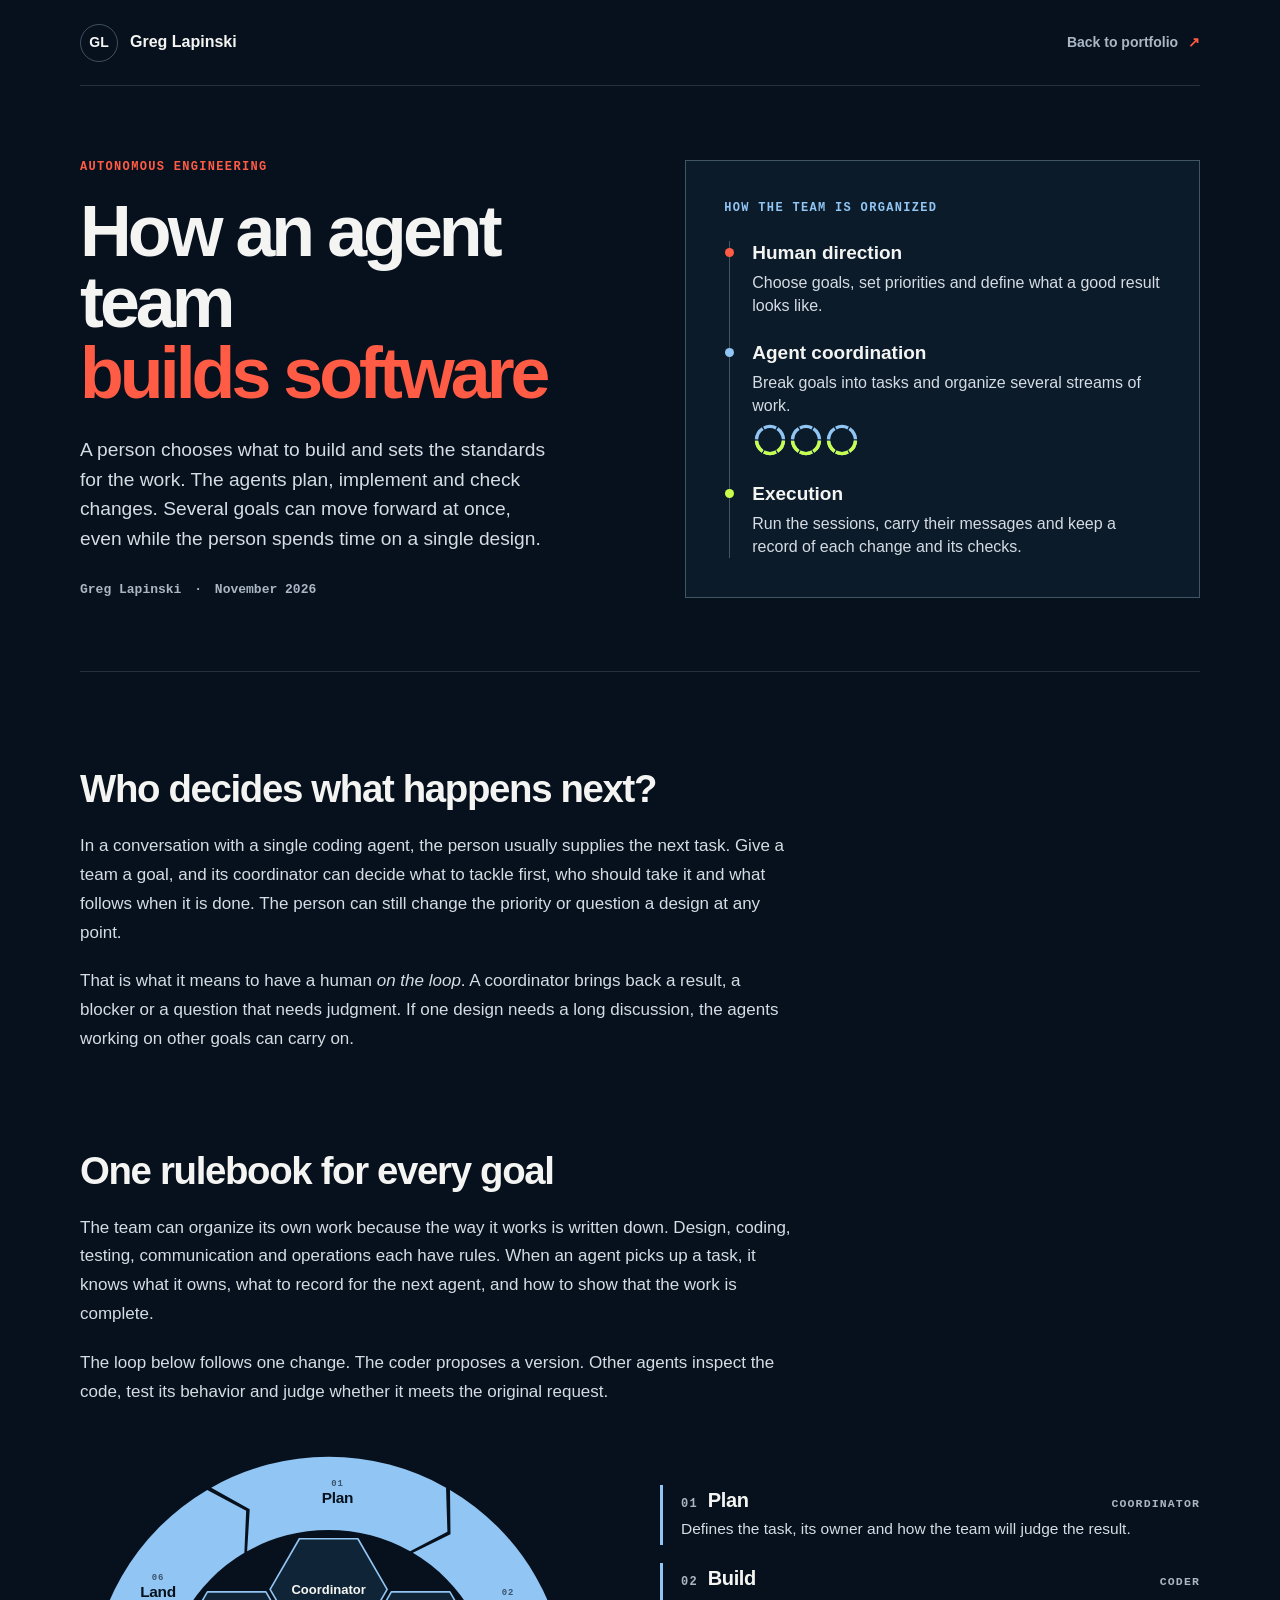
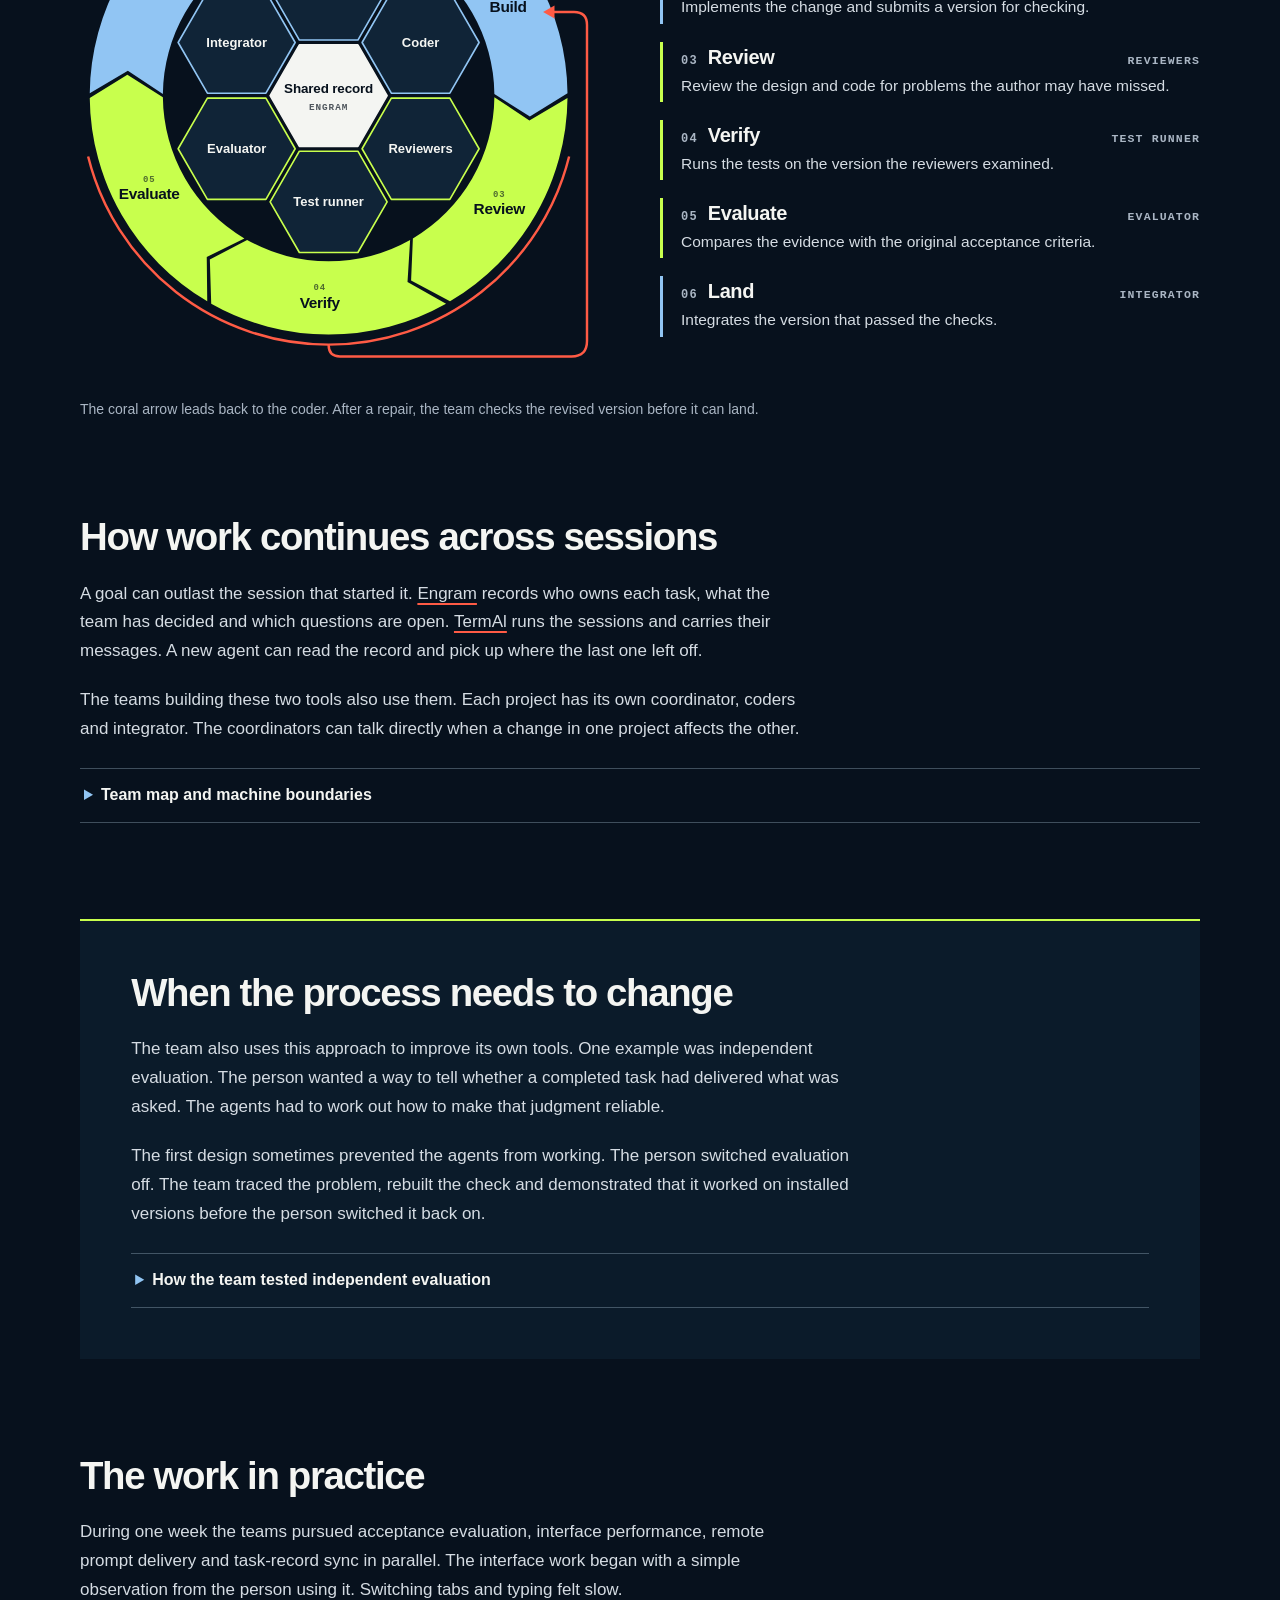
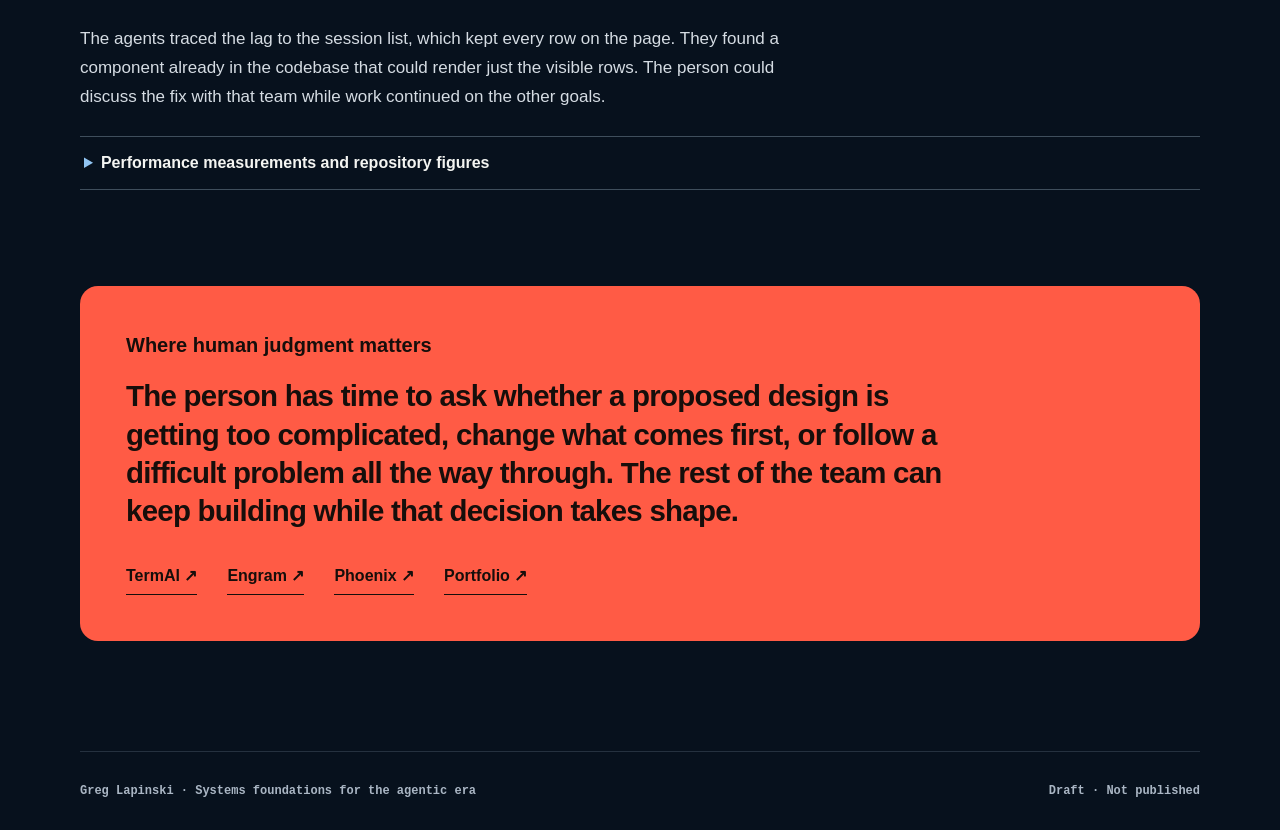
==== website/autonomous-engineering.html @ d2f92263 "Update CV and portfolio with the autonomous engineering article" ====
<!doctype html>
<html lang="en">
<head>
    <meta charset="utf-8">
    <meta name="viewport" content="width=device-width, initial-scale=1">
    <meta name="theme-color" content="#07111d">
    <meta name="color-scheme" content="dark">
    <meta name="robots" content="noindex,nofollow,noarchive">
    <meta name="author" content="Grzegorz (Greg) Lapinski">
    <meta name="description" content="How a person directs a self-organizing engineering team, how agents coordinate work on several goals, and how a shared rulebook governs each change.">
    <title>A self-organizing engineering team under human direction · Greg Lapinski</title>
    <link rel="icon" href="favicon.svg" type="image/svg+xml">
    <link rel="stylesheet" href="autonomous-engineering.css">
</head>
<body>
    <a class="skip-link" href="#article">Skip to the article</a>
    <svg class="defs" aria-hidden="true" focusable="false">
        <symbol id="loop-mini" viewBox="0 0 64 64">
            <circle class="mini__ring" cx="32" cy="32" r="24" pathLength="60" stroke-dasharray="9 1" transform="rotate(-117 32 32)"/>
            <circle class="mini__checks" cx="32" cy="32" r="24" pathLength="60" stroke-dasharray="9 1 9 1 9 31" stroke-dashoffset="-20" transform="rotate(-117 32 32)"/>
        </symbol>
    </svg>
    <header class="site-header">
        <a class="brand" href="index.html" aria-label="Greg Lapinski, portfolio home">
            <span class="brand__mark">GL</span>
            <span>Greg Lapinski</span>
        </a>
        <a class="back-link" href="index.html#lab">Back to portfolio <span aria-hidden="true">↗</span></a>
    </header>

    <main>
    <article id="article">
        <header class="hero">
            <div>
                <p class="kicker">Autonomous engineering</p>
                <h1>How an agent team <span>builds software</span></h1>
                <p class="standfirst">A person chooses what to build and sets the standards for the work. The agents plan, implement and check changes. Several goals can move forward at once, even while the person spends time on a single design.</p>
                <p class="byline">Greg Lapinski <span aria-hidden="true">·</span> November 2026</p>
            </div>
            <figure class="overview">
                <figcaption>How the team is organized</figcaption>
                <dl>
                    <div>
                        <dt>Human direction</dt>
                        <dd>Choose goals, set priorities and define what a good result looks like.</dd>
                    </div>
                    <div>
                        <dt>Agent coordination</dt>
                        <dd>Break goals into tasks and organize several streams of work.</dd>
                        <dd class="overview__loops" aria-hidden="true">
                            <svg viewBox="0 0 192 64"><use href="#loop-mini" width="64" height="64"/><use href="#loop-mini" x="64" width="64" height="64"/><use href="#loop-mini" x="128" width="64" height="64"/></svg>
                        </dd>
                    </div>
                    <div>
                        <dt>Execution</dt>
                        <dd>Run the sessions, carry their messages and keep a record of each change and its checks.</dd>
                    </div>
                </dl>
            </figure>
        </header>

        <section class="prose" aria-labelledby="role-title">
            <h2 id="role-title">Who decides what happens next?</h2>
            <p>In a conversation with a single coding agent, the person usually supplies the next task. Give a team a goal, and its coordinator can decide what to tackle first, who should take it and what follows when it is done. The person can still change the priority or question a design at any point.</p>
            <p>That is what it means to have a human <em>on the loop</em>. A coordinator brings back a result, a blocker or a question that needs judgment. If one design needs a long discussion, the agents working on other goals can carry on.</p>
        </section>

        <section aria-labelledby="loop-title">
            <div class="prose">
                <h2 id="loop-title">One rulebook for every goal</h2>
                <p>The team can organize its own work because the way it works is written down. Design, coding, testing, communication and operations each have rules. When an agent picks up a task, it knows what it owns, what to record for the next agent, and how to show that the work is complete.</p>
                <p>The loop below follows one change. The coder proposes a version. Other agents inspect the code, test its behavior and judge whether it meets the original request.</p>
            </div>

            <figure class="loop">
                <div class="loop__frame">
                    <svg class="loop__ring" viewBox="-6 -6 640 650" role="img" aria-labelledby="loop-svg-title">
                        <title id="loop-svg-title">The loop: six stages in a ring, Plan, Build, Review, Verify, Evaluate and Land, around a shared record. A failed check returns the change to Build.</title>
                        <path class="loop__seg" d="M155.5,44.0 A294 294 0 0 1 444.5,44.0 L446.2,98.4 L400.3,122.4 A204 204 0 0 0 199.7,122.4 L202.9,70.7 Z"/>
                        <path class="loop__seg" d="M449.4,46.8 A294 294 0 0 1 594.0,297.2 L547.7,325.8 L504.0,298.0 A204 204 0 0 0 403.7,124.3 L450.0,101.3 Z"/>
                        <path class="loop__seg loop__seg--check" d="M594.0,302.8 A294 294 0 0 1 449.4,553.2 L401.5,527.4 L403.7,475.7 A204 204 0 0 0 504.0,302.0 L547.1,330.6 Z"/>
                        <path class="loop__seg loop__seg--check" d="M444.5,556.0 A294 294 0 0 1 155.5,556.0 L153.8,501.6 L199.7,477.6 A204 204 0 0 0 400.3,477.6 L397.1,529.3 Z"/>
                        <path class="loop__seg loop__seg--check" d="M150.6,553.2 A294 294 0 0 1 6.0,302.8 L52.3,274.2 L96.0,302.0 A204 204 0 0 0 196.3,475.7 L150.0,498.7 Z"/>
                        <path class="loop__seg" d="M6.0,297.2 A294 294 0 0 1 150.6,46.8 L198.5,72.6 L196.3,124.3 A204 204 0 0 0 96.0,298.0 L52.9,269.4 Z"/>
                        <text class="loop__n" x="310.9" y="42.2">01</text>
                        <text class="loop__stage" x="310.9" y="63.2">Plan</text>
                        <text class="loop__n" x="520.9" y="176.0">02</text>
                        <text class="loop__stage" x="520.9" y="197.0">Build</text>
                        <text class="loop__n" x="510.0" y="424.8">03</text>
                        <text class="loop__stage" x="510.0" y="445.8">Review</text>
                        <text class="loop__n" x="289.1" y="539.8">04</text>
                        <text class="loop__stage" x="289.1" y="560.8">Verify</text>
                        <text class="loop__n" x="79.1" y="406.0">05</text>
                        <text class="loop__stage" x="79.1" y="427.0">Evaluate</text>
                        <text class="loop__n" x="90.0" y="157.2">06</text>
                        <text class="loop__stage" x="90.0" y="178.2">Land</text>
                        <polygon class="loop__hex" points="372.0,169.3 336.0,231.6 264.0,231.6 228.0,169.3 264.0,106.9 336.0,106.9"/>
                        <text class="loop__role" x="300.0" y="174.8">Coordinator</text>
                        <polygon class="loop__hex" points="485.2,234.6 449.2,297.0 377.2,297.0 341.2,234.6 377.2,172.3 449.2,172.3"/>
                        <text class="loop__role" x="413.2" y="240.1">Coder</text>
                        <polygon class="loop__hex loop__hex--check" points="485.2,365.4 449.2,427.7 377.2,427.7 341.2,365.4 377.2,303.0 449.2,303.0"/>
                        <text class="loop__role" x="413.2" y="370.9">Reviewers</text>
                        <polygon class="loop__hex loop__hex--check" points="372.0,430.7 336.0,493.1 264.0,493.1 228.0,430.7 264.0,368.4 336.0,368.4"/>
                        <text class="loop__role" x="300.0" y="436.2">Test runner</text>
                        <polygon class="loop__hex loop__hex--check" points="258.8,365.4 222.8,427.7 150.8,427.7 114.8,365.4 150.8,303.0 222.8,303.0"/>
                        <text class="loop__role" x="186.8" y="370.9">Evaluator</text>
                        <polygon class="loop__hex" points="258.8,234.6 222.8,297.0 150.8,297.0 114.8,234.6 150.8,172.3 222.8,172.3"/>
                        <text class="loop__role" x="186.8" y="240.1">Integrator</text>
                        <polygon class="loop__hex loop__hex--core" points="372.0,300.0 336.0,362.4 264.0,362.4 228.0,300.0 264.0,237.6 336.0,237.6"/>
                        <text class="loop__core" x="300" y="297">Shared record</text>
                        <text class="loop__core-sub" x="300" y="318">Engram</text>
                        <!-- The outside path returns any failed check to Build. -->
                        <path class="loop__return" d="M4 375a305 305 0 0 0 592 0M300 606v1q0 14 14 14h285q19 0 19-19V213q0-16-16-16h-26"/>
                        <path class="loop__arrow" d="m578 189-14 8 14 8z"/>
                    </svg>
                    <ol class="loop__legend">
                        <li>
                            <p class="loop__key"><span>01</span> Plan <em>Coordinator</em></p>
                            <p>Defines the task, its owner and how the team will judge the result.</p>
                        </li>
                        <li>
                            <p class="loop__key"><span>02</span> Build <em>Coder</em></p>
                            <p>Implements the change and submits a version for checking.</p>
                        </li>
                        <li class="loop__check">
                            <p class="loop__key"><span>03</span> Review <em>Reviewers</em></p>
                            <p>Review the design and code for problems the author may have missed.</p>
                        </li>
                        <li class="loop__check">
                            <p class="loop__key"><span>04</span> Verify <em>Test runner</em></p>
                            <p>Runs the tests on the version the reviewers examined.</p>
                        </li>
                        <li class="loop__check">
                            <p class="loop__key"><span>05</span> Evaluate <em>Evaluator</em></p>
                            <p>Compares the evidence with the original acceptance criteria.</p>
                        </li>
                        <li>
                            <p class="loop__key"><span>06</span> Land <em>Integrator</em></p>
                            <p>Integrates the version that passed the checks.</p>
                        </li>
                    </ol>
                </div>
                <figcaption>The coral arrow leads back to the coder. After a repair, the team checks the revised version before it can land.</figcaption>
            </figure>
        </section>

        <section aria-labelledby="team-title">
            <div class="prose">
                <h2 id="team-title">How work continues across sessions</h2>
                <p>A goal can outlast the session that started it. <a href="https://grlap.github.io/Engram/">Engram</a> records who owns each task, what the team has decided and which questions are open. <a href="https://grlap.github.io/TermAl/">TermAl</a> runs the sessions and carries their messages. A new agent can read the record and pick up where the last one left off.</p>
                <p>The teams building these two tools also use them. Each project has its own coordinator, coders and integrator. The coordinators can talk directly when a change in one project affects the other.</p>
            </div>

            <details class="technical">
                <summary>Team map and machine boundaries</summary>
                <figure class="team">
                    <div class="team__scroll" tabindex="0" role="region" aria-label="Team and machine diagram, scroll horizontally on narrow screens">
                        <svg class="team__map" viewBox="0 0 1000 700" role="img" aria-labelledby="team-svg-title">
                            <title id="team-svg-title">The team: the person talks to an assistant session, which talks to the two coordinators and the consultant. Each coordinator has coders and an integrator, with reviewers and an evaluator created per task. These run on one machine. Test runners run on two other machines, and test requests and results cross between them.</title>
                            <defs>
                                <marker id="team-arrow" viewBox="0 0 10 10" refX="9" refY="5" markerWidth="7" markerHeight="7" orient="auto-start-reverse"><path class="team__head" d="M0,0 L10,5 L0,10 Z"/></marker>
                            </defs>

                            <!-- machines -->
                            <rect class="team__host" x="20" y="96" width="620" height="588" rx="18"/>
                            <text class="team__label" x="40" y="123">Central · Windows</text>
                            <rect class="team__host" x="790" y="236" width="190" height="170" rx="18"/>
                            <text class="team__label" x="808" y="263">DL560 · Linux</text>
                            <rect class="team__host" x="790" y="456" width="190" height="170" rx="18"/>
                            <text class="team__label" x="808" y="483">Mac · macOS</text>

                            <!-- the two teams -->
                            <rect class="team__panel" x="36" y="268" width="285" height="400" rx="14"/>
                            <rect class="team__panel" x="339" y="268" width="285" height="400" rx="14"/>

                            <!-- mail between standing sessions -->
                            <path class="team__mail" d="M330,70 V136 M330,184 V210 M270,184 L190,284 M390,184 L470,284 M290,254 L240,284 M370,254 L420,284 M258.5,309 H401.5 M150,334 L112,385 M207,334 L245,385 M453,334 L415,385 M510,334 L548,385"/>

                            <!-- what crosses a machine boundary -->
                            <path class="team__cross" marker-end="url(#team-arrow)" d="M648,308 H780"/>
                            <path class="team__cross" marker-end="url(#team-arrow)" d="M782,336 H650"/>
                            <text class="team__flow" x="715" y="284">test request,</text>
                            <text class="team__flow" x="715" y="299">exact commit</text>
                            <text class="team__flow" x="715" y="356">results</text>
                            <path class="team__cross" marker-end="url(#team-arrow)" d="M648,528 H780"/>
                            <path class="team__cross" marker-end="url(#team-arrow)" d="M782,556 H650"/>
                            <text class="team__flow" x="715" y="504">test request,</text>
                            <text class="team__flow" x="715" y="519">exact commit</text>
                            <text class="team__flow" x="715" y="576">results</text>

                            <!-- the person and the sessions shared by both teams -->
                            <rect class="team__person" x="255" y="24" width="150" height="46" rx="23"/>
                            <text class="team__t team__t--ink" x="330" y="53">The person</text>
                            <rect class="team__node" x="245" y="136" width="170" height="48" rx="10"/>
                            <text class="team__t" x="330" y="157">Assistant</text>
                            <text class="team__s" x="330" y="173">channel to the person</text>
                            <rect class="team__node" x="275" y="210" width="110" height="44" rx="10"/>
                            <text class="team__t" x="330" y="229">Consultant</text>
                            <text class="team__s" x="330" y="244">Kimi</text>

                            <!-- Engram team -->
                            <rect class="team__lead" x="98.5" y="284" width="160" height="50" rx="10"/>
                            <text class="team__t team__t--ink" x="178.5" y="306">Coordinator</text>
                            <text class="team__s team__s--ink" x="178.5" y="322">Engram team</text>
                            <rect class="team__node team__node--back" x="52.5" y="379" width="124" height="50" rx="10"/>
                            <rect class="team__node" x="46.5" y="385" width="124" height="50" rx="10"/>
                            <text class="team__t" x="108.5" y="407">Coders</text>
                            <text class="team__s" x="108.5" y="423">a worktree each</text>
                            <rect class="team__node" x="186.5" y="385" width="124" height="50" rx="10"/>
                            <text class="team__t" x="248.5" y="407">Integrator</text>
                            <text class="team__s" x="248.5" y="423">lands and installs</text>
                            <rect class="team__temp" x="46.5" y="470" width="264" height="180" rx="12"/>
                            <text class="team__label team__label--mid" x="178.5" y="495">Created for one task</text>
                            <rect class="team__node team__node--task team__node--back" x="64.5" y="512" width="114" height="50" rx="10"/>
                            <rect class="team__node team__node--task" x="58.5" y="518" width="114" height="50" rx="10"/>
                            <text class="team__t" x="115.5" y="540">Reviewers</text>
                            <text class="team__s" x="115.5" y="556">two vendors</text>
                            <rect class="team__node team__node--task" x="184.5" y="518" width="114" height="50" rx="10"/>
                            <text class="team__t" x="241.5" y="540">Evaluator</text>
                            <text class="team__s" x="241.5" y="556">wrote no code</text>
                            <text class="team__s" x="178.5" y="604">the result returns to</text>
                            <text class="team__s" x="178.5" y="620">the session that asked</text>

                            <!-- TermAl team -->
                            <rect class="team__lead" x="401.5" y="284" width="160" height="50" rx="10"/>
                            <text class="team__t team__t--ink" x="481.5" y="306">Coordinator</text>
                            <text class="team__s team__s--ink" x="481.5" y="322">TermAl team</text>
                            <rect class="team__node team__node--back" x="355.5" y="379" width="124" height="50" rx="10"/>
                            <rect class="team__node" x="349.5" y="385" width="124" height="50" rx="10"/>
                            <text class="team__t" x="411.5" y="407">Coders</text>
                            <text class="team__s" x="411.5" y="423">a worktree each</text>
                            <rect class="team__node" x="489.5" y="385" width="124" height="50" rx="10"/>
                            <text class="team__t" x="551.5" y="407">Integrator</text>
                            <text class="team__s" x="551.5" y="423">lands and installs</text>
                            <rect class="team__temp" x="349.5" y="470" width="264" height="180" rx="12"/>
                            <text class="team__label team__label--mid" x="481.5" y="495">Created for one task</text>
                            <rect class="team__node team__node--task team__node--back" x="367.5" y="512" width="114" height="50" rx="10"/>
                            <rect class="team__node team__node--task" x="361.5" y="518" width="114" height="50" rx="10"/>
                            <text class="team__t" x="418.5" y="540">Reviewers</text>
                            <text class="team__s" x="418.5" y="556">two vendors</text>
                            <rect class="team__node team__node--task" x="487.5" y="518" width="114" height="50" rx="10"/>
                            <text class="team__t" x="544.5" y="540">Evaluator</text>
                            <text class="team__s" x="544.5" y="556">wrote no code</text>
                            <text class="team__s" x="481.5" y="604">the result returns to</text>
                            <text class="team__s" x="481.5" y="620">the session that asked</text>

                            <!-- remote machines -->
                            <rect class="team__node team__node--check" x="815" y="296" width="140" height="52" rx="10"/>
                            <text class="team__t" x="885" y="319">Test runners</text>
                            <text class="team__s" x="885" y="335">full and focused runs</text>
                            <rect class="team__node team__node--check" x="815" y="516" width="140" height="52" rx="10"/>
                            <text class="team__t" x="885" y="539">Test runners</text>
                            <text class="team__s" x="885" y="555">full and focused runs</text>

                            <!-- key -->
                            <path class="team__mail" d="M690,44 H730"/>
                            <text class="team__key" x="744" y="48">mail between standing sessions</text>
                            <rect class="team__node team__node--task" x="690" y="62" width="40" height="18" rx="5"/>
                            <text class="team__key" x="744" y="75">created for one task</text>
                            <rect class="team__node team__node--check" x="690" y="89" width="40" height="18" rx="5"/>
                            <text class="team__key" x="744" y="102">runs the tests</text>
                            <rect class="team__host" x="690" y="116" width="40" height="18" rx="5"/>
                            <text class="team__key" x="744" y="129">one machine</text>
                        </svg>
                    </div>
                    <dl class="team__notes">
                        <div>
                            <dt>Crosses a machine boundary</dt>
                            <dd>Mail, test requests and their results, the exact commit to test, and task text and project memory through sync, which is still being rolled out.</dd>
                        </div>
                        <div>
                            <dt>Stays on one machine</dt>
                            <dd>Claims, the authority to execute, review and land, worktrees, build output and scratch files.</dd>
                        </div>
                    </dl>
                    <figcaption>Today all coding sessions run on Central. The other two machines run tests. Once task-record sync is complete, coders can run on the other machines too.</figcaption>
                </figure>

                <div class="prose">
                    <p>The team draws on models from OpenAI, Anthropic and Moonshot. Two reviewers from different vendors inspect each candidate, and lighter models run builds and tests.</p>
                </div>
            </details>
        </section>

        <section class="case" aria-labelledby="mission-title">
            <div class="prose">
                <h2 id="mission-title">When the process needs to change</h2>
                <p>The team also uses this approach to improve its own tools. One example was independent evaluation. The person wanted a way to tell whether a completed task had delivered what was asked. The agents had to work out how to make that judgment reliable.</p>
                <p>The first design sometimes prevented the agents from working. The person switched evaluation off. The team traced the problem, rebuilt the check and demonstrated that it worked on installed versions before the person switched it back on.</p>
            </div>
            <details class="technical">
                <summary>How the team tested independent evaluation</summary>
                <div class="prose">
                    <p>A task needed an explicit verdict before it could count as complete. To make that verdict trustworthy, the rebuilt evaluator used the host’s record of what had run and tied its judgment to the source it examined.</p>
                    <p>The team tested both outcomes. The system accepted an evaluation of the checked source. When the source changed, the earlier verdict could no longer authorize completion. From the first implementation to re-enabling evaluation in both projects took 54 days.</p>
                </div>
            </details>
        </section>

        <section aria-labelledby="engineering-title">
            <div class="prose">
                <h2 id="engineering-title">The work in practice</h2>
                <p>During one week the teams pursued acceptance evaluation, interface performance, remote prompt delivery and task-record sync in parallel. The interface work began with a simple observation from the person using it. Switching tabs and typing felt slow.</p>
                <p>The agents traced the lag to the session list, which kept every row on the page. They found a component already in the codebase that could render just the visible rows. The person could discuss the fix with that team while work continued on the other goals.</p>
            </div>
            <details class="technical">
                <summary>Performance measurements and repository figures</summary>
                <div class="prose">
                    <p>In a controlled interface test at four times production size, the page went from 142,000 elements to under a thousand. In a separate memory investigation, the team measured an 82% reduction in a synthetic test of its file-notification structure. That test measured only the structure itself.</p>
                    <p>TermAl, Engram and Phoenix together held 1.57 million lines of source and tests in the November snapshot. These totals include the earlier stages of development, from prompting individual agents to coordinating teams.</p>
                </div>
                <figure class="sizes">
                    <table>
                        <thead>
                            <tr>
                                <th scope="col">Project</th>
                                <th scope="col">Source lines</th>
                                <th scope="col">Test lines</th>
                                <th scope="col">Test / source</th>
                                <th scope="col">Documentation lines</th>
                            </tr>
                        </thead>
                        <tbody>
                            <tr>
                                <th scope="row">TermAl <span>Agent host</span></th>
                                <td data-label="Source lines">379,000</td>
                                <td data-label="Test lines">629,000</td>
                                <td data-label="Test / source">1.66 : 1</td>
                                <td data-label="Documentation lines">35,000</td>
                            </tr>
                            <tr>
                                <th scope="row">Engram <span>Work ledger</span></th>
                                <td data-label="Source lines">234,000</td>
                                <td data-label="Test lines">182,000</td>
                                <td data-label="Test / source">0.78 : 1</td>
                                <td data-label="Documentation lines">24,000</td>
                            </tr>
                            <tr>
                                <th scope="row">Phoenix <span>Source navigation</span></th>
                                <td data-label="Source lines">72,000</td>
                                <td data-label="Test lines">72,000</td>
                                <td data-label="Test / source">0.99 : 1</td>
                                <td data-label="Documentation lines">7,000</td>
                            </tr>
                            <tr class="sizes__total">
                                <th scope="row">All three</th>
                                <td data-label="Source lines">686,000</td>
                                <td data-label="Test lines">883,000</td>
                                <td data-label="Test / source">1.29 : 1</td>
                                <td data-label="Documentation lines">66,000</td>
                            </tr>
                        </tbody>
                    </table>
                    <figcaption>Non-blank lines in committed files from the 10 November 2026 snapshots, rounded to the nearest thousand; ratios use the unrounded counts. Tests are counted by where the file lives, plus inline Rust test modules. Documentation includes guides, design notes, READMEs and agent instructions; test fixtures, generated documentation, vendored material and build output are excluded.</figcaption>
                </figure>

                <div class="prose">
                    <p>The figures below cover TermAl and Engram together from 11 October to 10 November 2026, as recorded in the 10 November snapshot.</p>
                </div>

                <dl class="facts">
                    <div><dt>442</dt><dd>commits landed, about 14 a day</dd></div>
                    <div><dt>651,000</dt><dd>lines of code added, and 256,000 removed</dd></div>
                    <div><dt>62%</dt><dd>of the added lines were tests</dd></div>
                </dl>
            </details>
        </section>

        <section class="closing" aria-labelledby="factory-title">
            <h2 id="factory-title">Where human judgment matters</h2>
            <p>The person has time to ask whether a proposed design is getting too complicated, change what comes first, or follow a difficult problem all the way through. The rest of the team can keep building while that decision takes shape.</p>
            <nav class="closing__links" aria-label="Related links">
                <a href="https://grlap.github.io/TermAl/" target="_blank" rel="noopener">TermAl <span aria-hidden="true">↗</span></a>
                <a href="https://grlap.github.io/Engram/" target="_blank" rel="noopener">Engram <span aria-hidden="true">↗</span></a>
                <a href="https://grlap.github.io/PhoenixCodeNav/" target="_blank" rel="noopener">Phoenix <span aria-hidden="true">↗</span></a>
                <a href="index.html#lab">Portfolio <span aria-hidden="true">↗</span></a>
            </nav>
        </section>
    </article>
    </main>

    <footer class="site-footer">
        <p>Greg Lapinski · Systems foundations for the agentic era</p>
        <p>Draft · Not published</p>
    </footer>
</body>
</html>
---- website/autonomous-engineering.css ----
/*
 * Greg Lapinski — article: autonomous engineering
 * Standalone stylesheet. Shares the portfolio's palette and type, no dependencies.
 */

:root {
    --ink: #07111d;
    --ink-soft: #0b1b2a;
    --panel: #102437;
    --snow: #f4f5f2;
    --text: #d5dce3;
    --muted: #aab6c4;
    --ice: #91c5f3;
    --signal: #ff5b45;
    --lime: #c8ff4d;
    --line: rgba(191, 218, 238, .16);
    --line-strong: rgba(191, 218, 238, .3);
    --page: min(1120px, calc(100vw - 96px));
    --measure: 720px;
    --mono: Consolas, "SFMono-Regular", Menlo, monospace;
}

*, *::before, *::after { box-sizing: border-box; }
body {
    margin: 0;
    color: var(--snow);
    background: var(--ink);
    font-family: "Segoe UI", "Helvetica Neue", Arial, sans-serif;
    font-size: 16px;
    line-height: 1.55;
    -webkit-font-smoothing: antialiased;
    text-rendering: optimizeLegibility;
}
::selection { color: var(--ink); background: var(--lime); }
a { color: inherit; }
p, h1, h2, h3, ul, ol, dl, dd, figure { margin: 0; }
ul, ol { padding: 0; list-style: none; }
:focus-visible { outline: 2px solid var(--lime); outline-offset: 4px; }

.skip-link { position: fixed; z-index: 20; top: 12px; left: 12px; padding: 12px 18px; color: var(--ink); border-radius: 999px; background: var(--lime); text-decoration: none; transform: translateY(-160%); }
.skip-link:focus { transform: translateY(0); }

/* Header and footer */
.site-header, .site-footer { display: flex; align-items: center; justify-content: space-between; gap: 24px; width: var(--page); margin: 0 auto; }
.site-header { min-height: 86px; border-bottom: 1px solid var(--line); }
.brand { display: inline-flex; align-items: center; gap: 12px; font-weight: 700; text-decoration: none; }
.brand__mark { display: grid; place-items: center; width: 38px; aspect-ratio: 1; border: 1px solid var(--line-strong); border-radius: 50%; font-size: 14px; }
.back-link { color: var(--muted); font-size: 14px; font-weight: 650; text-decoration: none; }
.back-link span { margin-left: 6px; color: var(--signal); }
.back-link:hover { color: var(--snow); }
.site-footer { padding: 30px 0; color: var(--muted); border-top: 1px solid var(--line); font: 600 12px/1.5 var(--mono); }

/* Article frame: prose sits in a reading column, figures use the full page width */
article { width: var(--page); margin: 0 auto; padding-bottom: 110px; }
article > section { margin-top: 96px; }
.prose { max-width: var(--measure); }
.prose h2 { margin-bottom: 22px; font-size: clamp(30px, 3vw, 42px); font-weight: 720; letter-spacing: -.035em; line-height: 1.08; }
.prose p { color: var(--text); font-size: clamp(17px, 1.2vw, 19px); line-height: 1.7; }
.prose p + p { margin-top: 20px; }
.prose p b { color: var(--snow); font-weight: 700; }
.prose a { text-decoration: underline; text-decoration-color: var(--signal); text-decoration-thickness: 1.5px; text-underline-offset: 4px; }
.prose a:hover { color: var(--snow); text-decoration-color: var(--lime); }
figure + .prose { margin-top: 44px; }

/* Opening spread */
.hero { display: grid; grid-template-columns: 1.05fr 1fr; gap: clamp(32px, 5vw, 80px); align-items: center; padding: 72px 0; border-bottom: 1px solid var(--line); }
.kicker, .overview figcaption { color: var(--signal); font: 700 12px/1.5 var(--mono); letter-spacing: .11em; text-transform: uppercase; }
.hero h1 { margin-top: 20px; font-size: clamp(46px, 5.6vw, 78px); font-weight: 740; letter-spacing: -.055em; line-height: .99; }
.hero h1 span { display: block; color: var(--signal); }
.standfirst { max-width: 44ch; margin-top: 26px; color: var(--text); font-size: clamp(18px, 1.5vw, 22px); line-height: 1.55; }
.byline { margin-top: 26px; color: var(--muted); font: 600 13px/1.5 var(--mono); }
.byline span { margin: 0 5px; }
.defs { position: absolute; width: 0; height: 0; overflow: hidden; }
.overview { padding: clamp(22px, 3vw, 42px); border: 1px solid var(--line-strong); background: var(--ink-soft); }
.overview figcaption { margin: 0 0 24px; color: var(--ice); }
.overview dl { margin-left: 5px; border-left: 1px solid var(--line-strong); }
.overview dl > div { position: relative; padding: 0 0 24px 22px; }
.overview dl > div:last-child { padding-bottom: 0; }
.overview dt { font-size: 19px; font-weight: 700; line-height: 1.3; }
.overview dt::before { content: ""; position: absolute; top: 7px; left: -5px; width: 9px; height: 9px; border-radius: 50%; background: var(--ice); }
.overview dl > div:first-child dt::before { background: var(--signal); }
.overview dl > div:last-child dt::before { background: var(--lime); }
.overview dd { margin-top: 5px; color: var(--text); font-size: 16px; line-height: 1.45; }
.overview__loops svg { display: block; width: 108px; height: 36px; }
.mini__ring, .mini__checks { fill: none; stroke-width: 6; }
.mini__ring { stroke: var(--ice); }
.mini__checks { stroke: var(--lime); }
figcaption { margin-top: 16px; color: var(--muted); font-size: 14px; line-height: 1.5; }

/* The loop: a ring of the six stages, clockwise from the top, around the sessions
   that do them and the record they share. The list beside it says what each does. */
.loop { margin-top: 40px; }
.loop__frame { display: grid; grid-template-columns: minmax(0, 520px) minmax(0, 1fr); align-items: center; gap: 60px; }
.loop__ring { display: block; width: 100%; height: auto; }
.loop__seg { fill: var(--ice); }
.loop__seg--check { fill: var(--lime); }
.loop__n, .loop__stage, .loop__role, .loop__core, .loop__core-sub { text-anchor: middle; }
.loop__n { fill: rgba(7, 17, 29, .62); font: 700 11px/1 var(--mono); letter-spacing: .1em; }
.loop__stage { fill: var(--ink); font-size: 19px; font-weight: 700; letter-spacing: -.02em; }
.loop__hex { fill: var(--panel); stroke: var(--ice); stroke-width: 2; stroke-linejoin: round; }
.loop__hex--check { stroke: var(--lime); }
.loop__hex--core { fill: var(--snow); stroke: var(--snow); }
.loop__role { fill: var(--snow); font-size: 16px; font-weight: 600; }
.loop__core { fill: var(--ink); font-size: 16.5px; font-weight: 750; letter-spacing: -.01em; }
.loop__core-sub { fill: rgba(7, 17, 29, .7); font: 700 11.5px/1 var(--mono); letter-spacing: .1em; text-transform: uppercase; }
.loop__legend li { padding: 3px 0 5px 18px; border-left: 3px solid var(--ice); }
.loop__legend li + li { margin-top: 18px; }
.loop__legend li.loop__check { border-left-color: var(--lime); }
.loop__key { display: flex; align-items: baseline; gap: 10px; color: var(--snow); font-size: 20px; font-weight: 700; letter-spacing: -.02em; line-height: 1.25; }
.loop__key span { color: var(--muted); font: 700 12px/1 var(--mono); letter-spacing: .1em; }
.loop__key em { margin-left: auto; color: var(--muted); font: 700 11.5px/1.3 var(--mono); font-style: normal; letter-spacing: .1em; text-transform: uppercase; }
.loop__legend li > p:last-child { margin-top: 4px; color: var(--text); font-size: 15.5px; line-height: 1.5; }
.loop figcaption { max-width: 720px; margin-top: 24px; }
.loop__return { fill: none; stroke: var(--signal); stroke-width: 3; }
.loop__arrow { fill: var(--signal); }

/* Case study and supporting technical material */
.case { padding: clamp(24px, 4vw, 52px); border-top: 2px solid var(--lime); background: var(--ink-soft); }
.technical { margin-top: 24px; border-block: 1px solid var(--line-strong); }
.technical summary { padding: 14px 4px; font-size: 16px; font-weight: 650; cursor: pointer; }
.technical summary::marker { color: var(--ice); }
.technical summary:hover { color: var(--ice); }
.technical[open] { padding-bottom: 24px; }
.technical[open] > summary { margin-bottom: 16px; }
.technical .team { margin-top: 0; }

.facts { display: grid; grid-template-columns: repeat(3, minmax(0, 1fr)); max-width: var(--measure); margin-top: 30px; border-top: 1px solid var(--line-strong); border-bottom: 1px solid var(--line); }
.facts > div { padding: 20px 18px 22px 0; }
.facts > div + div { padding-left: 18px; border-left: 1px solid var(--line); }
.facts dt { font-size: clamp(26px, 2.6vw, 36px); font-weight: 650; letter-spacing: -.035em; line-height: 1; white-space: nowrap; }
.facts dd { margin-top: 10px; color: var(--muted); font-size: 14px; line-height: 1.45; }

/* Project sizes: code, test/source ratios and documentation */
.sizes { margin-top: 36px; }
.sizes table { width: 100%; border-collapse: collapse; font-variant-numeric: tabular-nums; }
.sizes thead th { padding: 0 16px 14px 0; color: var(--muted); border-bottom: 1px solid var(--line-strong); font: 700 11.5px/1.3 var(--mono); letter-spacing: .1em; text-align: right; text-transform: uppercase; }
.sizes thead th:first-child, .sizes tbody th { text-align: left; }
.sizes tbody th, .sizes td { padding: 18px 16px 18px 0; border-bottom: 1px solid var(--line); }
.sizes tbody th { font-size: 19px; font-weight: 700; letter-spacing: -.02em; }
.sizes tbody th span { display: block; margin-top: 3px; color: var(--muted); font-size: 13.5px; font-weight: 400; letter-spacing: 0; }
.sizes td { color: var(--snow); font-size: 18px; text-align: right; white-space: nowrap; }
.sizes thead th:last-child, .sizes td:last-child { padding-right: 0; }
.sizes__total th, .sizes__total td { font-weight: 700; border-bottom-color: var(--line-strong); }

/* The team map: sessions as nodes, mail as edges, one dashed boundary per machine.
   Blue is a standing session, green is checking, a dashed node lives for one task. */
.team { margin-top: 40px; }
.team__scroll { overflow-x: auto; }
.team__map { display: block; width: 100%; min-width: 760px; height: auto; }
.team__host { fill: none; stroke: var(--line-strong); stroke-width: 1.5; stroke-dasharray: 7 6; }
.team__panel { fill: rgba(16, 36, 55, .55); stroke: var(--line); }
.team__temp { fill: none; stroke: var(--line-strong); stroke-dasharray: 2 5; }
.team__mail { fill: none; stroke: var(--ice); stroke-width: 1.75; stroke-linecap: round; }
.team__cross { fill: none; stroke: var(--lime); stroke-width: 1.75; }
.team__head { fill: var(--lime); }
.team__person { fill: var(--signal); }
.team__lead { fill: var(--ice); }
.team__node { fill: var(--panel); stroke: var(--ice); stroke-width: 1.5; }
.team__node--back { opacity: .5; }
.team__node--task { stroke: var(--lime); stroke-dasharray: 5 4; }
.team__node--check { stroke: var(--lime); }
.team__t, .team__s, .team__flow, .team__label--mid { text-anchor: middle; }
.team__t { fill: var(--snow); font-size: 15.5px; font-weight: 700; letter-spacing: -.01em; }
.team__s { fill: var(--muted); font-size: 11.5px; }
.team__t--ink { fill: var(--ink); }
.team__s--ink { fill: rgba(7, 17, 29, .72); }
.team__label { fill: var(--muted); font: 700 11.5px/1 var(--mono); letter-spacing: .1em; text-transform: uppercase; }
.team__flow { fill: var(--text); font-size: 12px; }
.team__key { fill: var(--text); font-size: 12.5px; }
.team__notes { display: grid; grid-template-columns: repeat(2, minmax(0, 1fr)); gap: 12px; margin-top: 24px; }
.team__notes > div { padding: 18px 22px 20px; border: 1px solid var(--line); border-radius: 14px; background: rgba(16, 36, 55, .5); }
.team__notes dt { color: var(--muted); font: 700 11.5px/1.3 var(--mono); letter-spacing: .1em; text-transform: uppercase; }
.team__notes dd { margin-top: 8px; color: var(--text); font-size: 15.5px; line-height: 1.5; }

/* Closing */
.closing { padding: 44px 46px 46px; border-radius: 18px; color: #160e0b; background: var(--signal); }
.closing h2 { margin-bottom: 16px; font-size: 20px; }
.closing > p { max-width: 860px; font-size: clamp(22px, 2.3vw, 32px); font-weight: 650; letter-spacing: -.025em; line-height: 1.3; }
.closing__links { display: flex; flex-wrap: wrap; gap: 12px 30px; margin-top: 34px; }
.closing__links a { padding-bottom: 5px; border-bottom: 1.5px solid currentColor; font-weight: 700; text-decoration: none; }
.closing__links a:hover { color: #fff2e9; }
.closing :focus-visible { outline-color: #160e0b; }

@media (max-width: 900px) {
    .hero { gap: 28px; padding: 52px 0; }
    .loop__frame { grid-template-columns: 1fr; gap: 26px; }
    .loop__ring { max-width: 520px; margin: 0 auto; }
}
@media (max-width: 700px) {
    :root { --page: calc(100vw - 40px); }
    .site-header { min-height: 70px; }
    .brand > span:last-child { display: none; }
    article { padding-bottom: 70px; }
    article > section { margin-top: 60px; }
    .hero { grid-template-columns: 1fr; }
    .hero { padding: 40px 0; }
    .hero h1 { margin-top: 12px; }
    .standfirst, .byline { margin-top: 18px; }
    .team__notes { grid-template-columns: 1fr; }
    .loop__stage { font-size: 20px; }
    .loop__role { font-size: 17px; }
    .sizes thead { position: absolute; width: 1px; height: 1px; overflow: hidden; clip-path: inset(50%); }
    .sizes table, .sizes tbody, .sizes tr, .sizes tbody th, .sizes td { display: block; }
    .sizes tr { padding: 18px 0 14px; border-bottom: 1px solid var(--line); }
    .sizes tbody th, .sizes td { padding: 0; border-bottom: 0; }
    .sizes td { display: flex; align-items: center; justify-content: space-between; gap: 12px; margin-top: 10px; font-size: 16.5px; }
    .sizes td::before { margin-right: auto; color: var(--muted); content: attr(data-label); font-size: 14.5px; font-weight: 400; }
    .facts > div { padding-right: 10px; }
    .facts > div + div { padding-left: 12px; }
    .closing { padding: 32px 24px 34px; border-radius: 14px; }
    .site-footer { align-items: flex-start; flex-direction: column; gap: 6px; }
}

@media (max-width: 380px) {
    .facts { grid-template-columns: 1fr; }
    .facts > div, .facts > div + div { display: grid; grid-template-columns: 6rem 1fr; align-items: baseline; gap: 12px; padding: 12px 0; border-left: 0; }
    .facts > div + div { border-top: 1px solid var(--line); }
    .facts dd { margin: 0; }
}

@media print {
    :root { --page: 100%; --ink: #101820; --ink-soft: #fff; --snow: #111; --text: #222; --muted: #444; --line: #ccc; --line-strong: #999; --signal: #a42b20; --ice: #76aace; --lime: #94ad32; }
    body { background: #fff; }
    .site-header, .site-footer, .skip-link { display: none; }
    .hero { padding: 16px 0; }
    article > section { margin-top: 32px; }
    .overview, .case, .team__notes > div { background: #fff; }
    .overview, .loop__ring, .sizes tr { break-inside: avoid; }
    .overview figcaption { color: #222; }
    .team__node, .team__panel, .loop__hex { fill: #fff; }
    .team__map { min-width: 0; }
    .loop__hex--core { fill: #eee; stroke: #999; }
    .closing { padding: 24px 0 0; color: #111; border-top: 2px solid #111; border-radius: 0; background: #fff; }
}
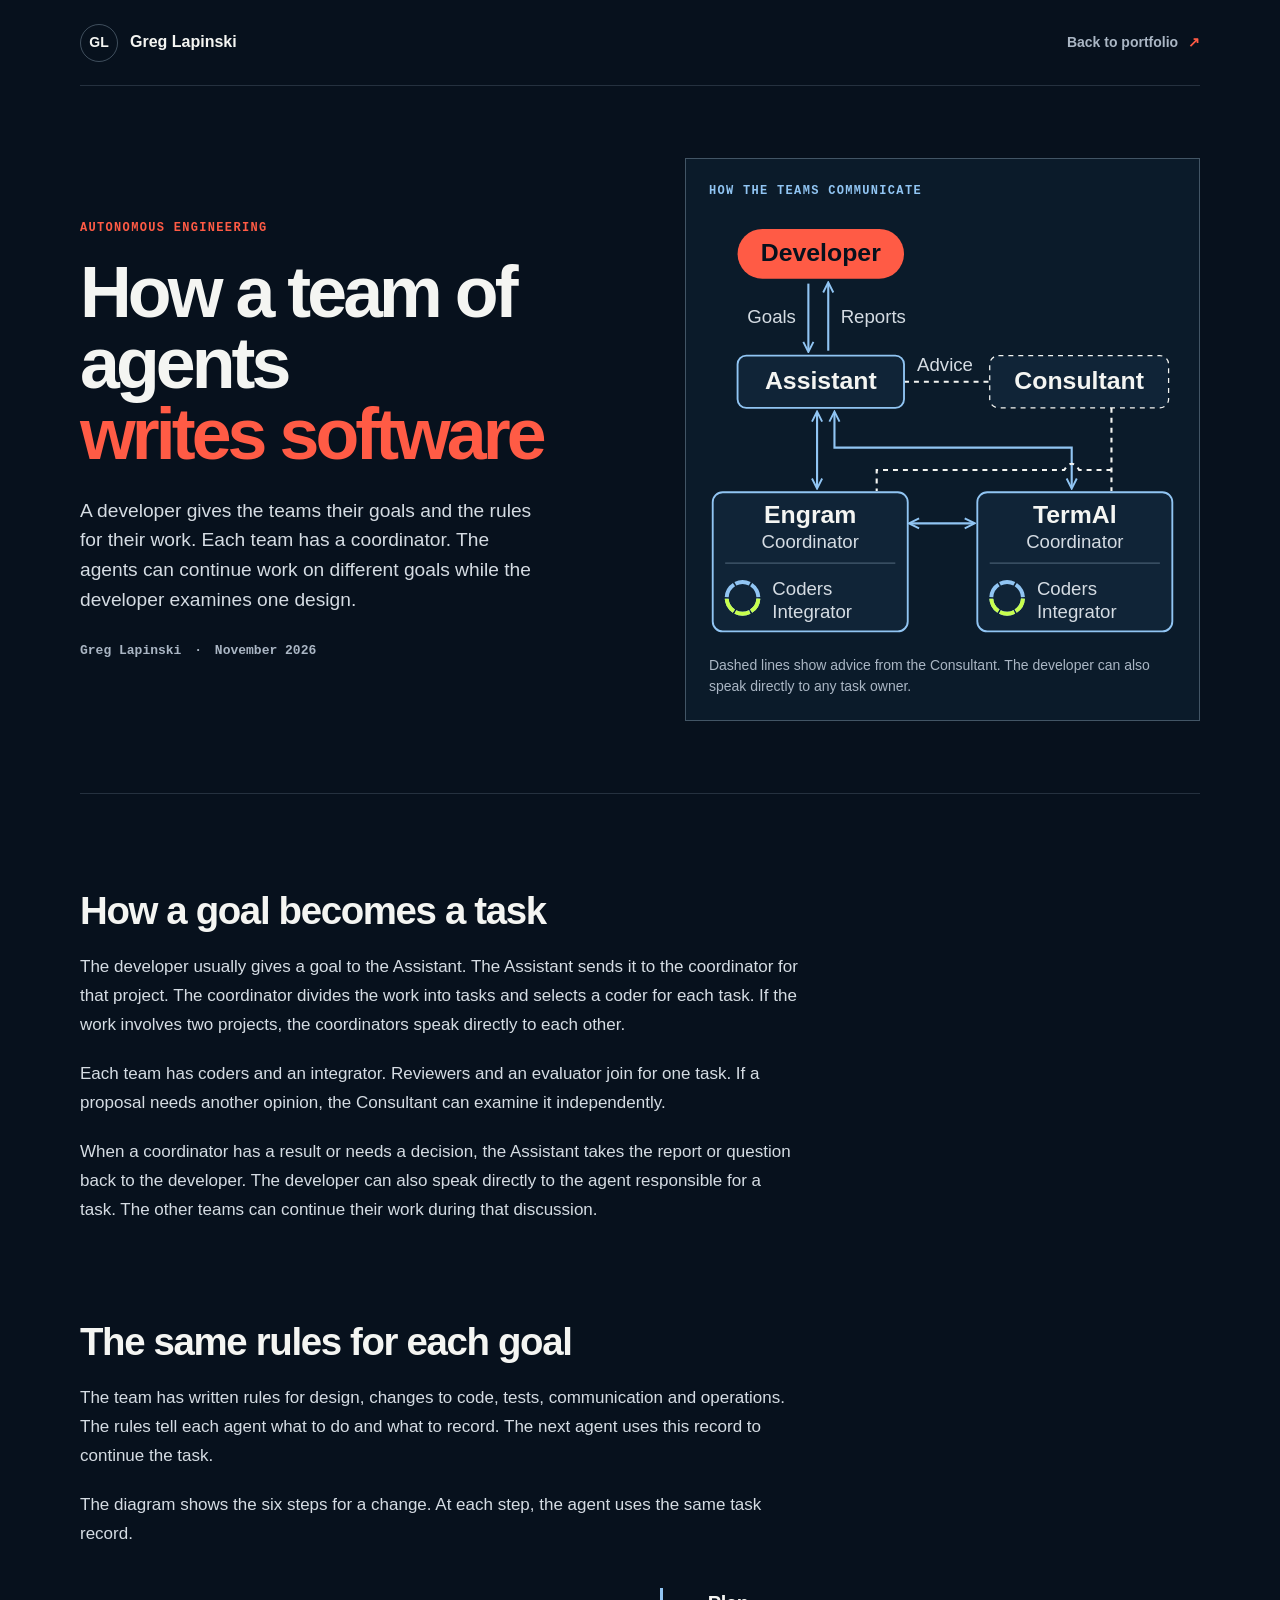
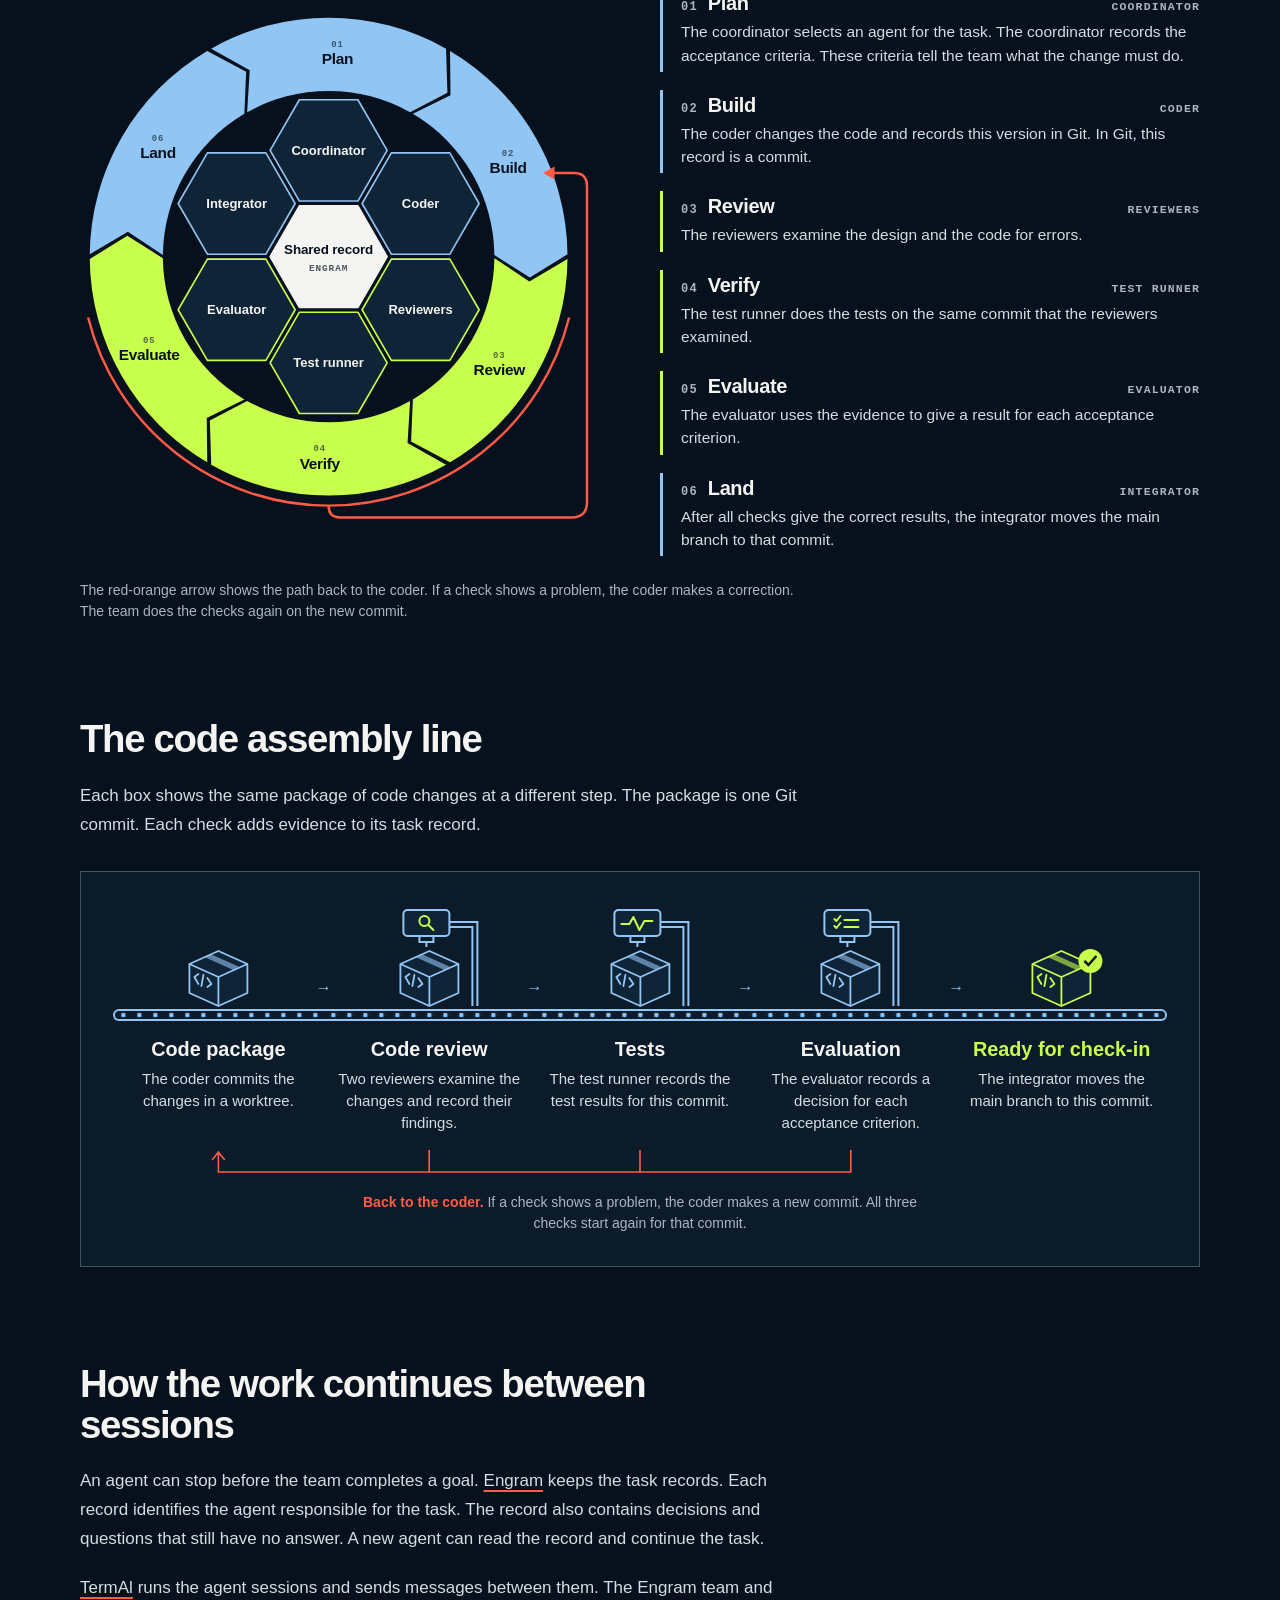
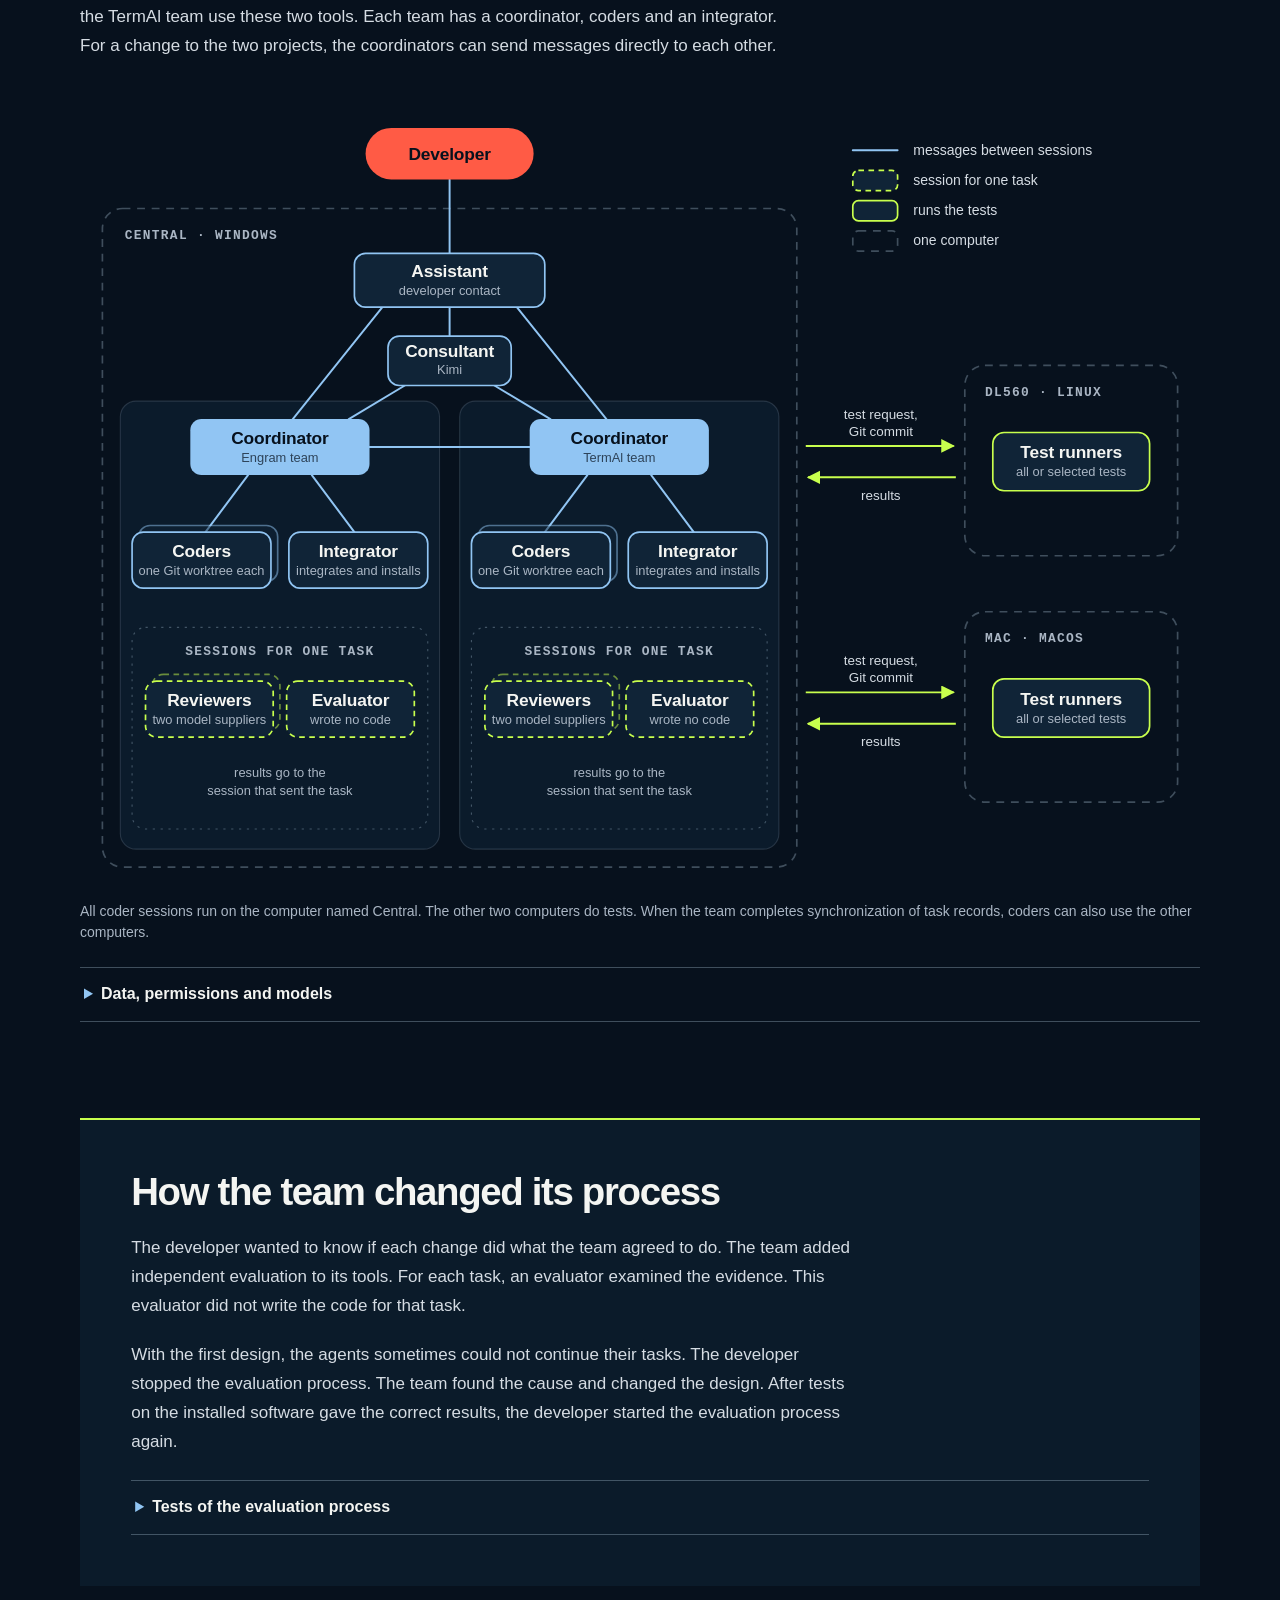
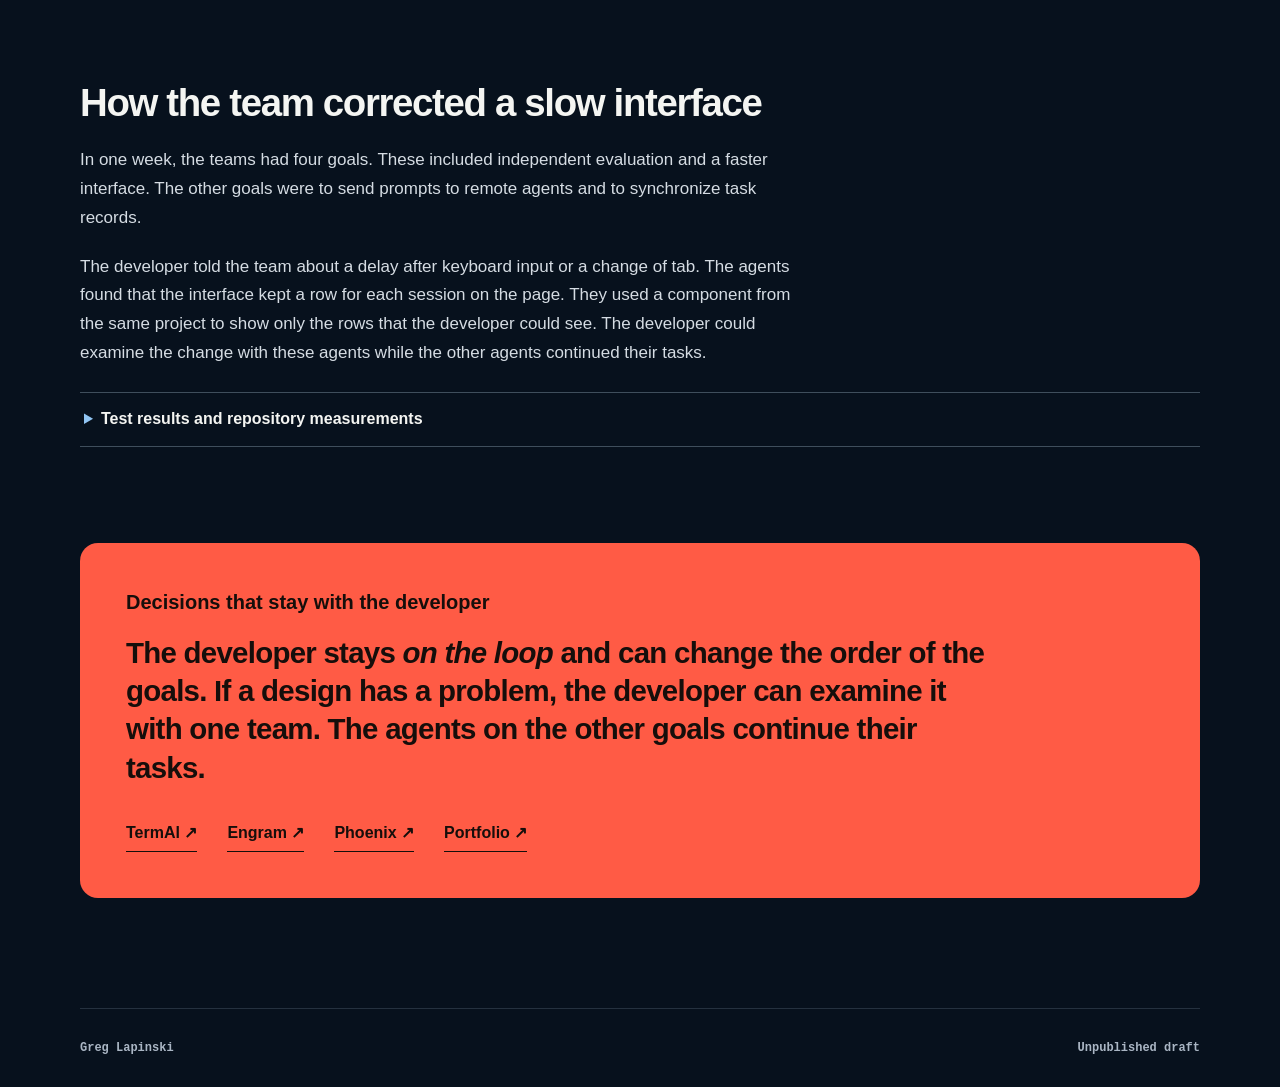
==== commit 5c213a3f: "Clarify the engineering workflow and illustrate the code assembly line" ====
--- a/website/autonomous-engineering.html
+++ b/website/autonomous-engineering.html
@@ -7,8 +7,8 @@
     <meta name="color-scheme" content="dark">
     <meta name="robots" content="noindex,nofollow,noarchive">
     <meta name="author" content="Grzegorz (Greg) Lapinski">
-    <meta name="description" content="How a person directs a self-organizing engineering team, how agents coordinate work on several goals, and how a shared rulebook governs each change.">
-    <title>A self-organizing engineering team under human direction · Greg Lapinski</title>
+    <meta name="description" content="A developer gives goals to a team of software agents. The agents select tasks, write code and do checks on each change.">
+    <title>How a team of agents writes software · Greg Lapinski</title>
     <link rel="icon" href="favicon.svg" type="image/svg+xml">
     <link rel="stylesheet" href="autonomous-engineering.css">
 </head>
@@ -19,6 +19,21 @@
             <circle class="mini__ring" cx="32" cy="32" r="24" pathLength="60" stroke-dasharray="9 1" transform="rotate(-117 32 32)"/>
             <circle class="mini__checks" cx="32" cy="32" r="24" pathLength="60" stroke-dasharray="9 1 9 1 9 31" stroke-dashoffset="-20" transform="rotate(-117 32 32)"/>
         </symbol>
+        <symbol id="code-package" viewBox="0 0 64 60">
+            <g stroke="currentColor" stroke-width="1.8" stroke-linejoin="round">
+                <path fill="var(--panel)" d="m3 16 29-13 29 13v29L32 58 3 45z"/>
+                <path fill="none" d="m3 16 29 13 29-13M32 29v29"/>
+                <path fill="currentColor" stroke="none" opacity=".6" d="m18 9 6-3 29 13-6 3z"/>
+                <path fill="none" stroke-linecap="round" d="m12 26-4 3 4 7m9-6 4 6-4 3m-4-12-2 11"/>
+            </g>
+        </symbol>
+        <symbol id="inspection-station" viewBox="0 0 140 105">
+            <g fill="none" stroke="var(--ice)" stroke-width="2">
+                <path d="M118 102V18H89M113 102V23H89"/>
+                <rect x="44" y="6" width="46" height="26" rx="4" fill="var(--panel)"/>
+                <path d="M60 32v6h14v-6M67 38v5" />
+            </g>
+        </symbol>
     </svg>
     <header class="site-header">
         <a class="brand" href="index.html" aria-label="Greg Lapinski, portfolio home">
@@ -33,49 +48,80 @@
         <header class="hero">
             <div>
                 <p class="kicker">Autonomous engineering</p>
-                <h1>How an agent team <span>builds software</span></h1>
-                <p class="standfirst">A person chooses what to build and sets the standards for the work. The agents plan, implement and check changes. Several goals can move forward at once, even while the person spends time on a single design.</p>
+                <h1>How a team of agents <span>writes software</span></h1>
+                <p class="standfirst">A developer gives the teams their goals and the rules for their work. Each team has a coordinator. The agents can continue work on different goals while the developer examines one design.</p>
                 <p class="byline">Greg Lapinski <span aria-hidden="true">·</span> November 2026</p>
             </div>
             <figure class="overview">
-                <figcaption>How the team is organized</figcaption>
-                <dl>
-                    <div>
-                        <dt>Human direction</dt>
-                        <dd>Choose goals, set priorities and define what a good result looks like.</dd>
-                    </div>
-                    <div>
-                        <dt>Agent coordination</dt>
-                        <dd>Break goals into tasks and organize several streams of work.</dd>
-                        <dd class="overview__loops" aria-hidden="true">
-                            <svg viewBox="0 0 192 64"><use href="#loop-mini" width="64" height="64"/><use href="#loop-mini" x="64" width="64" height="64"/><use href="#loop-mini" x="128" width="64" height="64"/></svg>
-                        </dd>
-                    </div>
-                    <div>
-                        <dt>Execution</dt>
-                        <dd>Run the sessions, carry their messages and keep a record of each change and its checks.</dd>
-                    </div>
-                </dl>
+                <figcaption>How the teams communicate</figcaption>
+                <svg class="overview__map" viewBox="0 0 376 334" role="img" aria-labelledby="roles-title roles-desc">
+                    <title id="roles-title">The developer, the Assistant and the two project teams</title>
+                    <desc id="roles-desc">The developer sends goals through the Assistant and receives reports. The Assistant speaks to both coordinators. The coordinators also speak directly to each other. The Consultant advises the Assistant and the coordinators.</desc>
+                    <defs>
+                        <marker id="message-arrow" viewBox="0 0 10 10" refX="8" refY="5" markerWidth="6" markerHeight="6" orient="auto-start-reverse">
+                            <path d="M1 1 9 5 1 9" fill="none" stroke="var(--ice)" stroke-width="1.5"/>
+                        </marker>
+                    </defs>
+                    <g class="overview__messages" marker-end="url(#message-arrow)">
+                        <path d="M80 48v54"/>
+                        <path d="M96 102V48"/>
+                        <path d="M87 152v60" marker-start="url(#message-arrow)"/>
+                        <path d="M101 152v28h191v32" marker-start="url(#message-arrow)"/>
+                    </g>
+                    <path class="overview__messages" d="M162 241h51" marker-start="url(#message-arrow)" marker-end="url(#message-arrow)"/>
+                    <path class="overview__advice" d="M157 127h69 M324 148v67 M324 198h-26q-6-10-12 0H135v17"/>
+                    <text class="overview__label" x="70" y="80" text-anchor="end">Goals</text>
+                    <text class="overview__label" x="106" y="80">Reports</text>
+                    <text class="overview__label" x="190" y="118" text-anchor="middle">Advice</text>
+
+                    <rect class="team__person" x="23" y="4" width="134" height="40" rx="20"/>
+                    <text class="overview__name team__t--ink" x="90" y="30">Developer</text>
+                    <rect class="team__node" x="23" y="106" width="134" height="42" rx="7"/>
+                    <text class="overview__name" x="90" y="133">Assistant</text>
+                    <rect class="overview__advisor" x="226" y="106" width="144" height="42" rx="7"/>
+                    <text class="overview__name" x="298" y="133">Consultant</text>
+
+                    <g transform="translate(3 216)">
+                        <rect class="team__node" width="157" height="112" rx="8"/>
+                        <text class="overview__name" x="78.5" y="25">Engram</text>
+                        <text class="overview__role" x="78.5" y="45">Coordinator</text>
+                        <path class="overview__divider" d="M10 57h137"/>
+                        <use href="#loop-mini" x="7" y="68" width="34" height="34"/>
+                        <text class="overview__label" x="48" y="83">Coders</text>
+                        <text class="overview__label" x="48" y="101">Integrator</text>
+                    </g>
+                    <g transform="translate(216 216)">
+                        <rect class="team__node" width="157" height="112" rx="8"/>
+                        <text class="overview__name" x="78.5" y="25">TermAl</text>
+                        <text class="overview__role" x="78.5" y="45">Coordinator</text>
+                        <path class="overview__divider" d="M10 57h137"/>
+                        <use href="#loop-mini" x="7" y="68" width="34" height="34"/>
+                        <text class="overview__label" x="48" y="83">Coders</text>
+                        <text class="overview__label" x="48" y="101">Integrator</text>
+                    </g>
+                </svg>
+                <p>Dashed lines show advice from the Consultant. The developer can also speak directly to any task owner.</p>
             </figure>
         </header>
 
         <section class="prose" aria-labelledby="role-title">
-            <h2 id="role-title">Who decides what happens next?</h2>
-            <p>In a conversation with a single coding agent, the person usually supplies the next task. Give a team a goal, and its coordinator can decide what to tackle first, who should take it and what follows when it is done. The person can still change the priority or question a design at any point.</p>
-            <p>That is what it means to have a human <em>on the loop</em>. A coordinator brings back a result, a blocker or a question that needs judgment. If one design needs a long discussion, the agents working on other goals can carry on.</p>
+            <h2 id="role-title">How a goal becomes a task</h2>
+            <p>The developer usually gives a goal to the Assistant. The Assistant sends it to the coordinator for that project. The coordinator divides the work into tasks and selects a coder for each task. If the work involves two projects, the coordinators speak directly to each other.</p>
+            <p>Each team has coders and an integrator. Reviewers and an evaluator join for one task. If a proposal needs another opinion, the Consultant can examine it independently.</p>
+            <p>When a coordinator has a result or needs a decision, the Assistant takes the report or question back to the developer. The developer can also speak directly to the agent responsible for a task. The other teams can continue their work during that discussion.</p>
         </section>
 
         <section aria-labelledby="loop-title">
             <div class="prose">
-                <h2 id="loop-title">One rulebook for every goal</h2>
-                <p>The team can organize its own work because the way it works is written down. Design, coding, testing, communication and operations each have rules. When an agent picks up a task, it knows what it owns, what to record for the next agent, and how to show that the work is complete.</p>
-                <p>The loop below follows one change. The coder proposes a version. Other agents inspect the code, test its behavior and judge whether it meets the original request.</p>
+                <h2 id="loop-title">The same rules for each goal</h2>
+                <p>The team has written rules for design, changes to code, tests, communication and operations. The rules tell each agent what to do and what to record. The next agent uses this record to continue the task.</p>
+                <p>The diagram shows the six steps for a change. At each step, the agent uses the same task record.</p>
             </div>
 
             <figure class="loop">
                 <div class="loop__frame">
                     <svg class="loop__ring" viewBox="-6 -6 640 650" role="img" aria-labelledby="loop-svg-title">
-                        <title id="loop-svg-title">The loop: six stages in a ring, Plan, Build, Review, Verify, Evaluate and Land, around a shared record. A failed check returns the change to Build.</title>
+                        <title id="loop-svg-title">Six steps for a software change. Each agent uses the same task record. If a check shows a problem, the coder corrects the change.</title>
                         <path class="loop__seg" d="M155.5,44.0 A294 294 0 0 1 444.5,44.0 L446.2,98.4 L400.3,122.4 A204 204 0 0 0 199.7,122.4 L202.9,70.7 Z"/>
                         <path class="loop__seg" d="M449.4,46.8 A294 294 0 0 1 594.0,297.2 L547.7,325.8 L504.0,298.0 A204 204 0 0 0 403.7,124.3 L450.0,101.3 Z"/>
                         <path class="loop__seg loop__seg--check" d="M594.0,302.8 A294 294 0 0 1 449.4,553.2 L401.5,527.4 L403.7,475.7 A204 204 0 0 0 504.0,302.0 L547.1,330.6 Z"/>
@@ -116,198 +162,251 @@
                     <ol class="loop__legend">
                         <li>
                             <p class="loop__key"><span>01</span> Plan <em>Coordinator</em></p>
-                            <p>Defines the task, its owner and how the team will judge the result.</p>
+                            <p>The coordinator selects an agent for the task. The coordinator records the acceptance criteria. These criteria tell the team what the change must do.</p>
                         </li>
                         <li>
                             <p class="loop__key"><span>02</span> Build <em>Coder</em></p>
-                            <p>Implements the change and submits a version for checking.</p>
+                            <p>The coder changes the code and records this version in Git. In Git, this record is a commit.</p>
                         </li>
                         <li class="loop__check">
                             <p class="loop__key"><span>03</span> Review <em>Reviewers</em></p>
-                            <p>Review the design and code for problems the author may have missed.</p>
+                            <p>The reviewers examine the design and the code for errors.</p>
                         </li>
                         <li class="loop__check">
                             <p class="loop__key"><span>04</span> Verify <em>Test runner</em></p>
-                            <p>Runs the tests on the version the reviewers examined.</p>
+                            <p>The test runner does the tests on the same commit that the reviewers examined.</p>
                         </li>
                         <li class="loop__check">
                             <p class="loop__key"><span>05</span> Evaluate <em>Evaluator</em></p>
-                            <p>Compares the evidence with the original acceptance criteria.</p>
+                            <p>The evaluator uses the evidence to give a result for each acceptance criterion.</p>
                         </li>
                         <li>
                             <p class="loop__key"><span>06</span> Land <em>Integrator</em></p>
-                            <p>Integrates the version that passed the checks.</p>
+                            <p>After all checks give the correct results, the integrator moves the main branch to that commit.</p>
                         </li>
                     </ol>
                 </div>
-                <figcaption>The coral arrow leads back to the coder. After a repair, the team checks the revised version before it can land.</figcaption>
+                <figcaption>The red-orange arrow shows the path back to the coder. If a check shows a problem, the coder makes a correction. The team does the checks again on the new commit.</figcaption>
+            </figure>
+        </section>
+
+        <section aria-labelledby="assembly-title">
+            <div class="prose">
+                <h2 id="assembly-title">The code assembly line</h2>
+                <p>Each box shows the same package of code changes at a different step. The package is one Git commit. Each check adds evidence to its task record.</p>
+            </div>
+            <figure class="assembly">
+                <ol class="assembly__stations" aria-label="Code package from the coder to check-in">
+                    <li>
+                        <svg viewBox="0 0 140 105" aria-hidden="true"><use href="#code-package" x="38" y="44" width="64" height="60"/></svg>
+                        <div><h3>Code package</h3><p>The coder commits the changes in a worktree.</p></div>
+                    </li>
+                    <li>
+                        <svg viewBox="0 0 140 105" aria-hidden="true">
+                            <use href="#inspection-station" width="140" height="105"/>
+                            <g class="assembly__tool"><circle cx="65" cy="17" r="5"/><path d="m69 21 5 5"/></g>
+                            <use href="#code-package" x="38" y="44" width="64" height="60"/>
+                        </svg>
+                        <div><h3>Code review</h3><p>Two reviewers examine the changes and record their findings.</p></div>
+                    </li>
+                    <li>
+                        <svg viewBox="0 0 140 105" aria-hidden="true">
+                            <use href="#inspection-station" width="140" height="105"/>
+                            <path class="assembly__tool" d="M51 20h8l4-7 6 13 5-9h8"/>
+                            <use href="#code-package" x="38" y="44" width="64" height="60"/>
+                        </svg>
+                        <div><h3>Tests</h3><p>The test runner records the test results for this commit.</p></div>
+                    </li>
+                    <li>
+                        <svg viewBox="0 0 140 105" aria-hidden="true">
+                            <use href="#inspection-station" width="140" height="105"/>
+                            <path class="assembly__tool" d="m54 15 2 2 4-5m4 4h14m-24 6 2 2 4-5m4 4h14"/>
+                            <use href="#code-package" x="38" y="44" width="64" height="60"/>
+                        </svg>
+                        <div><h3>Evaluation</h3><p>The evaluator records a decision for each acceptance criterion.</p></div>
+                    </li>
+                    <li class="assembly__ready">
+                        <svg viewBox="0 0 140 105" aria-hidden="true">
+                            <use href="#code-package" x="38" y="44" width="64" height="60"/>
+                            <circle cx="99" cy="57" r="12" fill="var(--lime)"/>
+                            <path d="m93 57 4 4 8-9" fill="none" stroke="var(--ink)" stroke-width="2.5"/>
+                        </svg>
+                        <div><h3>Ready for check-in</h3><p>The integrator moves the main branch to this commit.</p></div>
+                    </li>
+                </ol>
+                <svg class="assembly__return" viewBox="0 0 1000 34" preserveAspectRatio="none" aria-hidden="true">
+                    <path d="M700 2v22H100V5M300 2v22m200-22v22m-406-12 6-8 6 8"/>
+                </svg>
+                <figcaption><strong>Back to the coder.</strong> If a check shows a problem, the coder makes a new commit. All three checks start again for that commit.</figcaption>
             </figure>
         </section>
 
         <section aria-labelledby="team-title">
             <div class="prose">
-                <h2 id="team-title">How work continues across sessions</h2>
-                <p>A goal can outlast the session that started it. <a href="https://grlap.github.io/Engram/">Engram</a> records who owns each task, what the team has decided and which questions are open. <a href="https://grlap.github.io/TermAl/">TermAl</a> runs the sessions and carries their messages. A new agent can read the record and pick up where the last one left off.</p>
-                <p>The teams building these two tools also use them. Each project has its own coordinator, coders and integrator. The coordinators can talk directly when a change in one project affects the other.</p>
-            </div>
+                <h2 id="team-title">How the work continues between sessions</h2>
+                <p>An agent can stop before the team completes a goal. <a href="https://grlap.github.io/Engram/">Engram</a> keeps the task records. Each record identifies the agent responsible for the task. The record also contains decisions and questions that still have no answer. A new agent can read the record and continue the task.</p>
+                <p><a href="https://grlap.github.io/TermAl/">TermAl</a> runs the agent sessions and sends messages between them. The Engram team and the TermAl team use these two tools. Each team has a coordinator, coders and an integrator. For a change to the two projects, the coordinators can send messages directly to each other.</p>
+            </div>
+
+            <figure class="team">
+                <div class="team__scroll" tabindex="0" role="region" aria-label="Team and computer diagram. On a small screen, scroll left or right.">
+                    <svg class="team__map" viewBox="0 0 1000 700" role="img" aria-labelledby="team-svg-title">
+                        <title id="team-svg-title">The Assistant sends messages between the developer, the coordinators and the Consultant. Each coordinator has coders and an integrator. The reviewers and the evaluator have sessions for one task. Two other computers receive test requests and send the results back to Central.</title>
+                        <defs>
+                            <marker id="team-arrow" viewBox="0 0 10 10" refX="9" refY="5" markerWidth="7" markerHeight="7" orient="auto-start-reverse"><path class="team__head" d="M0,0 L10,5 L0,10 Z"/></marker>
+                        </defs>
+
+                        <!-- machines -->
+                        <rect class="team__host" x="20" y="96" width="620" height="588" rx="18"/>
+                        <text class="team__label" x="40" y="123">Central · Windows</text>
+                        <rect class="team__host" x="790" y="236" width="190" height="170" rx="18"/>
+                        <text class="team__label" x="808" y="263">DL560 · Linux</text>
+                        <rect class="team__host" x="790" y="456" width="190" height="170" rx="18"/>
+                        <text class="team__label" x="808" y="483">Mac · macOS</text>
+
+                        <!-- the two teams -->
+                        <rect class="team__panel" x="36" y="268" width="285" height="400" rx="14"/>
+                        <rect class="team__panel" x="339" y="268" width="285" height="400" rx="14"/>
+
+                        <!-- messages between sessions -->
+                        <path class="team__mail" d="M330,70 V136 M330,184 V210 M270,184 L190,284 M390,184 L470,284 M290,254 L240,284 M370,254 L420,284 M258.5,309 H401.5 M150,334 L112,385 M207,334 L245,385 M453,334 L415,385 M510,334 L548,385"/>
+
+                        <!-- what crosses a machine boundary -->
+                        <path class="team__cross" marker-end="url(#team-arrow)" d="M648,308 H780"/>
+                        <path class="team__cross" marker-end="url(#team-arrow)" d="M782,336 H650"/>
+                        <text class="team__flow" x="715" y="284">test request,</text>
+                        <text class="team__flow" x="715" y="299">Git commit</text>
+                        <text class="team__flow" x="715" y="356">results</text>
+                        <path class="team__cross" marker-end="url(#team-arrow)" d="M648,528 H780"/>
+                        <path class="team__cross" marker-end="url(#team-arrow)" d="M782,556 H650"/>
+                        <text class="team__flow" x="715" y="504">test request,</text>
+                        <text class="team__flow" x="715" y="519">Git commit</text>
+                        <text class="team__flow" x="715" y="576">results</text>
+
+                        <!-- the developer and the sessions shared by both teams -->
+                        <rect class="team__person" x="255" y="24" width="150" height="46" rx="23"/>
+                        <text class="team__t team__t--ink" x="330" y="53">Developer</text>
+                        <rect class="team__node" x="245" y="136" width="170" height="48" rx="10"/>
+                        <text class="team__t" x="330" y="157">Assistant</text>
+                        <text class="team__s" x="330" y="173">developer contact</text>
+                        <rect class="team__node" x="275" y="210" width="110" height="44" rx="10"/>
+                        <text class="team__t" x="330" y="229">Consultant</text>
+                        <text class="team__s" x="330" y="244">Kimi</text>
+
+                        <!-- Engram team -->
+                        <rect class="team__lead" x="98.5" y="284" width="160" height="50" rx="10"/>
+                        <text class="team__t team__t--ink" x="178.5" y="306">Coordinator</text>
+                        <text class="team__s team__s--ink" x="178.5" y="322">Engram team</text>
+                        <rect class="team__node team__node--back" x="52.5" y="379" width="124" height="50" rx="10"/>
+                        <rect class="team__node" x="46.5" y="385" width="124" height="50" rx="10"/>
+                        <text class="team__t" x="108.5" y="407">Coders</text>
+                        <text class="team__s" x="108.5" y="423">one Git worktree each</text>
+                        <rect class="team__node" x="186.5" y="385" width="124" height="50" rx="10"/>
+                        <text class="team__t" x="248.5" y="407">Integrator</text>
+                        <text class="team__s" x="248.5" y="423">integrates and installs</text>
+                        <rect class="team__temp" x="46.5" y="470" width="264" height="180" rx="12"/>
+                        <text class="team__label team__label--mid" x="178.5" y="495">Sessions for one task</text>
+                        <rect class="team__node team__node--task team__node--back" x="64.5" y="512" width="114" height="50" rx="10"/>
+                        <rect class="team__node team__node--task" x="58.5" y="518" width="114" height="50" rx="10"/>
+                        <text class="team__t" x="115.5" y="540">Reviewers</text>
+                        <text class="team__s" x="115.5" y="556">two model suppliers</text>
+                        <rect class="team__node team__node--task" x="184.5" y="518" width="114" height="50" rx="10"/>
+                        <text class="team__t" x="241.5" y="540">Evaluator</text>
+                        <text class="team__s" x="241.5" y="556">wrote no code</text>
+                        <text class="team__s" x="178.5" y="604">results go to the</text>
+                        <text class="team__s" x="178.5" y="620">session that sent the task</text>
+
+                        <!-- TermAl team -->
+                        <rect class="team__lead" x="401.5" y="284" width="160" height="50" rx="10"/>
+                        <text class="team__t team__t--ink" x="481.5" y="306">Coordinator</text>
+                        <text class="team__s team__s--ink" x="481.5" y="322">TermAl team</text>
+                        <rect class="team__node team__node--back" x="355.5" y="379" width="124" height="50" rx="10"/>
+                        <rect class="team__node" x="349.5" y="385" width="124" height="50" rx="10"/>
+                        <text class="team__t" x="411.5" y="407">Coders</text>
+                        <text class="team__s" x="411.5" y="423">one Git worktree each</text>
+                        <rect class="team__node" x="489.5" y="385" width="124" height="50" rx="10"/>
+                        <text class="team__t" x="551.5" y="407">Integrator</text>
+                        <text class="team__s" x="551.5" y="423">integrates and installs</text>
+                        <rect class="team__temp" x="349.5" y="470" width="264" height="180" rx="12"/>
+                        <text class="team__label team__label--mid" x="481.5" y="495">Sessions for one task</text>
+                        <rect class="team__node team__node--task team__node--back" x="367.5" y="512" width="114" height="50" rx="10"/>
+                        <rect class="team__node team__node--task" x="361.5" y="518" width="114" height="50" rx="10"/>
+                        <text class="team__t" x="418.5" y="540">Reviewers</text>
+                        <text class="team__s" x="418.5" y="556">two model suppliers</text>
+                        <rect class="team__node team__node--task" x="487.5" y="518" width="114" height="50" rx="10"/>
+                        <text class="team__t" x="544.5" y="540">Evaluator</text>
+                        <text class="team__s" x="544.5" y="556">wrote no code</text>
+                        <text class="team__s" x="481.5" y="604">results go to the</text>
+                        <text class="team__s" x="481.5" y="620">session that sent the task</text>
+
+                        <!-- remote machines -->
+                        <rect class="team__node team__node--check" x="815" y="296" width="140" height="52" rx="10"/>
+                        <text class="team__t" x="885" y="319">Test runners</text>
+                        <text class="team__s" x="885" y="335">all or selected tests</text>
+                        <rect class="team__node team__node--check" x="815" y="516" width="140" height="52" rx="10"/>
+                        <text class="team__t" x="885" y="539">Test runners</text>
+                        <text class="team__s" x="885" y="555">all or selected tests</text>
+
+                        <!-- key -->
+                        <path class="team__mail" d="M690,44 H730"/>
+                        <text class="team__key" x="744" y="48">messages between sessions</text>
+                        <rect class="team__node team__node--task" x="690" y="62" width="40" height="18" rx="5"/>
+                        <text class="team__key" x="744" y="75">session for one task</text>
+                        <rect class="team__node team__node--check" x="690" y="89" width="40" height="18" rx="5"/>
+                        <text class="team__key" x="744" y="102">runs the tests</text>
+                        <rect class="team__host" x="690" y="116" width="40" height="18" rx="5"/>
+                        <text class="team__key" x="744" y="129">one computer</text>
+                    </svg>
+                </div>
+                <figcaption>All coder sessions run on the computer named Central. The other two computers do tests. When the team completes synchronization of task records, coders can also use the other computers.</figcaption>
+            </figure>
 
             <details class="technical">
-                <summary>Team map and machine boundaries</summary>
-                <figure class="team">
-                    <div class="team__scroll" tabindex="0" role="region" aria-label="Team and machine diagram, scroll horizontally on narrow screens">
-                        <svg class="team__map" viewBox="0 0 1000 700" role="img" aria-labelledby="team-svg-title">
-                            <title id="team-svg-title">The team: the person talks to an assistant session, which talks to the two coordinators and the consultant. Each coordinator has coders and an integrator, with reviewers and an evaluator created per task. These run on one machine. Test runners run on two other machines, and test requests and results cross between them.</title>
-                            <defs>
-                                <marker id="team-arrow" viewBox="0 0 10 10" refX="9" refY="5" markerWidth="7" markerHeight="7" orient="auto-start-reverse"><path class="team__head" d="M0,0 L10,5 L0,10 Z"/></marker>
-                            </defs>
-
-                            <!-- machines -->
-                            <rect class="team__host" x="20" y="96" width="620" height="588" rx="18"/>
-                            <text class="team__label" x="40" y="123">Central · Windows</text>
-                            <rect class="team__host" x="790" y="236" width="190" height="170" rx="18"/>
-                            <text class="team__label" x="808" y="263">DL560 · Linux</text>
-                            <rect class="team__host" x="790" y="456" width="190" height="170" rx="18"/>
-                            <text class="team__label" x="808" y="483">Mac · macOS</text>
-
-                            <!-- the two teams -->
-                            <rect class="team__panel" x="36" y="268" width="285" height="400" rx="14"/>
-                            <rect class="team__panel" x="339" y="268" width="285" height="400" rx="14"/>
-
-                            <!-- mail between standing sessions -->
-                            <path class="team__mail" d="M330,70 V136 M330,184 V210 M270,184 L190,284 M390,184 L470,284 M290,254 L240,284 M370,254 L420,284 M258.5,309 H401.5 M150,334 L112,385 M207,334 L245,385 M453,334 L415,385 M510,334 L548,385"/>
-
-                            <!-- what crosses a machine boundary -->
-                            <path class="team__cross" marker-end="url(#team-arrow)" d="M648,308 H780"/>
-                            <path class="team__cross" marker-end="url(#team-arrow)" d="M782,336 H650"/>
-                            <text class="team__flow" x="715" y="284">test request,</text>
-                            <text class="team__flow" x="715" y="299">exact commit</text>
-                            <text class="team__flow" x="715" y="356">results</text>
-                            <path class="team__cross" marker-end="url(#team-arrow)" d="M648,528 H780"/>
-                            <path class="team__cross" marker-end="url(#team-arrow)" d="M782,556 H650"/>
-                            <text class="team__flow" x="715" y="504">test request,</text>
-                            <text class="team__flow" x="715" y="519">exact commit</text>
-                            <text class="team__flow" x="715" y="576">results</text>
-
-                            <!-- the person and the sessions shared by both teams -->
-                            <rect class="team__person" x="255" y="24" width="150" height="46" rx="23"/>
-                            <text class="team__t team__t--ink" x="330" y="53">The person</text>
-                            <rect class="team__node" x="245" y="136" width="170" height="48" rx="10"/>
-                            <text class="team__t" x="330" y="157">Assistant</text>
-                            <text class="team__s" x="330" y="173">channel to the person</text>
-                            <rect class="team__node" x="275" y="210" width="110" height="44" rx="10"/>
-                            <text class="team__t" x="330" y="229">Consultant</text>
-                            <text class="team__s" x="330" y="244">Kimi</text>
-
-                            <!-- Engram team -->
-                            <rect class="team__lead" x="98.5" y="284" width="160" height="50" rx="10"/>
-                            <text class="team__t team__t--ink" x="178.5" y="306">Coordinator</text>
-                            <text class="team__s team__s--ink" x="178.5" y="322">Engram team</text>
-                            <rect class="team__node team__node--back" x="52.5" y="379" width="124" height="50" rx="10"/>
-                            <rect class="team__node" x="46.5" y="385" width="124" height="50" rx="10"/>
-                            <text class="team__t" x="108.5" y="407">Coders</text>
-                            <text class="team__s" x="108.5" y="423">a worktree each</text>
-                            <rect class="team__node" x="186.5" y="385" width="124" height="50" rx="10"/>
-                            <text class="team__t" x="248.5" y="407">Integrator</text>
-                            <text class="team__s" x="248.5" y="423">lands and installs</text>
-                            <rect class="team__temp" x="46.5" y="470" width="264" height="180" rx="12"/>
-                            <text class="team__label team__label--mid" x="178.5" y="495">Created for one task</text>
-                            <rect class="team__node team__node--task team__node--back" x="64.5" y="512" width="114" height="50" rx="10"/>
-                            <rect class="team__node team__node--task" x="58.5" y="518" width="114" height="50" rx="10"/>
-                            <text class="team__t" x="115.5" y="540">Reviewers</text>
-                            <text class="team__s" x="115.5" y="556">two vendors</text>
-                            <rect class="team__node team__node--task" x="184.5" y="518" width="114" height="50" rx="10"/>
-                            <text class="team__t" x="241.5" y="540">Evaluator</text>
-                            <text class="team__s" x="241.5" y="556">wrote no code</text>
-                            <text class="team__s" x="178.5" y="604">the result returns to</text>
-                            <text class="team__s" x="178.5" y="620">the session that asked</text>
-
-                            <!-- TermAl team -->
-                            <rect class="team__lead" x="401.5" y="284" width="160" height="50" rx="10"/>
-                            <text class="team__t team__t--ink" x="481.5" y="306">Coordinator</text>
-                            <text class="team__s team__s--ink" x="481.5" y="322">TermAl team</text>
-                            <rect class="team__node team__node--back" x="355.5" y="379" width="124" height="50" rx="10"/>
-                            <rect class="team__node" x="349.5" y="385" width="124" height="50" rx="10"/>
-                            <text class="team__t" x="411.5" y="407">Coders</text>
-                            <text class="team__s" x="411.5" y="423">a worktree each</text>
-                            <rect class="team__node" x="489.5" y="385" width="124" height="50" rx="10"/>
-                            <text class="team__t" x="551.5" y="407">Integrator</text>
-                            <text class="team__s" x="551.5" y="423">lands and installs</text>
-                            <rect class="team__temp" x="349.5" y="470" width="264" height="180" rx="12"/>
-                            <text class="team__label team__label--mid" x="481.5" y="495">Created for one task</text>
-                            <rect class="team__node team__node--task team__node--back" x="367.5" y="512" width="114" height="50" rx="10"/>
-                            <rect class="team__node team__node--task" x="361.5" y="518" width="114" height="50" rx="10"/>
-                            <text class="team__t" x="418.5" y="540">Reviewers</text>
-                            <text class="team__s" x="418.5" y="556">two vendors</text>
-                            <rect class="team__node team__node--task" x="487.5" y="518" width="114" height="50" rx="10"/>
-                            <text class="team__t" x="544.5" y="540">Evaluator</text>
-                            <text class="team__s" x="544.5" y="556">wrote no code</text>
-                            <text class="team__s" x="481.5" y="604">the result returns to</text>
-                            <text class="team__s" x="481.5" y="620">the session that asked</text>
-
-                            <!-- remote machines -->
-                            <rect class="team__node team__node--check" x="815" y="296" width="140" height="52" rx="10"/>
-                            <text class="team__t" x="885" y="319">Test runners</text>
-                            <text class="team__s" x="885" y="335">full and focused runs</text>
-                            <rect class="team__node team__node--check" x="815" y="516" width="140" height="52" rx="10"/>
-                            <text class="team__t" x="885" y="539">Test runners</text>
-                            <text class="team__s" x="885" y="555">full and focused runs</text>
-
-                            <!-- key -->
-                            <path class="team__mail" d="M690,44 H730"/>
-                            <text class="team__key" x="744" y="48">mail between standing sessions</text>
-                            <rect class="team__node team__node--task" x="690" y="62" width="40" height="18" rx="5"/>
-                            <text class="team__key" x="744" y="75">created for one task</text>
-                            <rect class="team__node team__node--check" x="690" y="89" width="40" height="18" rx="5"/>
-                            <text class="team__key" x="744" y="102">runs the tests</text>
-                            <rect class="team__host" x="690" y="116" width="40" height="18" rx="5"/>
-                            <text class="team__key" x="744" y="129">one machine</text>
-                        </svg>
+                <summary>Data, permissions and models</summary>
+                <dl class="team__notes">
+                    <div>
+                        <dt>Data that goes between computers</dt>
+                        <dd>The computers send messages, test requests, Git commits and test results to each other. Installation of the synchronization function continues. This function sends task descriptions and project memory between computers.</dd>
                     </div>
-                    <dl class="team__notes">
-                        <div>
-                            <dt>Crosses a machine boundary</dt>
-                            <dd>Mail, test requests and their results, the exact commit to test, and task text and project memory through sync, which is still being rolled out.</dd>
-                        </div>
-                        <div>
-                            <dt>Stays on one machine</dt>
-                            <dd>Claims, the authority to execute, review and land, worktrees, build output and scratch files.</dd>
-                        </div>
-                    </dl>
-                    <figcaption>Today all coding sessions run on Central. The other two machines run tests. Once task-record sync is complete, coders can run on the other machines too.</figcaption>
-                </figure>
-
+                    <div>
+                        <dt>Data and permissions on each computer</dt>
+                        <dd>Task claims and permissions to do, review or integrate work stay on the local computer. Git worktrees, build files and temporary files also stay on that computer.</dd>
+                    </div>
+                </dl>
                 <div class="prose">
-                    <p>The team draws on models from OpenAI, Anthropic and Moonshot. Two reviewers from different vendors inspect each candidate, and lighter models run builds and tests.</p>
+                    <p>The team uses models from OpenAI, Anthropic and Moonshot. For each commit, the two reviewers use models from different suppliers. Smaller models do builds and tests.</p>
                 </div>
             </details>
         </section>
 
         <section class="case" aria-labelledby="mission-title">
             <div class="prose">
-                <h2 id="mission-title">When the process needs to change</h2>
-                <p>The team also uses this approach to improve its own tools. One example was independent evaluation. The person wanted a way to tell whether a completed task had delivered what was asked. The agents had to work out how to make that judgment reliable.</p>
-                <p>The first design sometimes prevented the agents from working. The person switched evaluation off. The team traced the problem, rebuilt the check and demonstrated that it worked on installed versions before the person switched it back on.</p>
+                <h2 id="mission-title">How the team changed its process</h2>
+                <p>The developer wanted to know if each change did what the team agreed to do. The team added independent evaluation to its tools. For each task, an evaluator examined the evidence. This evaluator did not write the code for that task.</p>
+                <p>With the first design, the agents sometimes could not continue their tasks. The developer stopped the evaluation process. The team found the cause and changed the design. After tests on the installed software gave the correct results, the developer started the evaluation process again.</p>
             </div>
             <details class="technical">
-                <summary>How the team tested independent evaluation</summary>
+                <summary>Tests of the evaluation process</summary>
                 <div class="prose">
-                    <p>A task needed an explicit verdict before it could count as complete. To make that verdict trustworthy, the rebuilt evaluator used the host’s record of what had run and tied its judgment to the source it examined.</p>
-                    <p>The team tested both outcomes. The system accepted an evaluation of the checked source. When the source changed, the earlier verdict could no longer authorize completion. From the first implementation to re-enabling evaluation in both projects took 54 days.</p>
+                    <p>Before the system could record the completion of a task, the evaluator had to record its decision. The evaluator used the record of operations from the host computer. The decision identified the commit that the evaluator examined.</p>
+                    <p>In the first test, the system accepted the decision for that commit. In the second test, the source code changed. The system did not accept the previous decision for the new commit.</p>
+                    <p>The developer started evaluation again in the two projects 54 days after the team made the first version.</p>
                 </div>
             </details>
         </section>
 
         <section aria-labelledby="engineering-title">
             <div class="prose">
-                <h2 id="engineering-title">The work in practice</h2>
-                <p>During one week the teams pursued acceptance evaluation, interface performance, remote prompt delivery and task-record sync in parallel. The interface work began with a simple observation from the person using it. Switching tabs and typing felt slow.</p>
-                <p>The agents traced the lag to the session list, which kept every row on the page. They found a component already in the codebase that could render just the visible rows. The person could discuss the fix with that team while work continued on the other goals.</p>
+                <h2 id="engineering-title">How the team corrected a slow interface</h2>
+                <p>In one week, the teams had four goals. These included independent evaluation and a faster interface. The other goals were to send prompts to remote agents and to synchronize task records.</p>
+                <p>The developer told the team about a delay after keyboard input or a change of tab. The agents found that the interface kept a row for each session on the page. They used a component from the same project to show only the rows that the developer could see. The developer could examine the change with these agents while the other agents continued their tasks.</p>
             </div>
             <details class="technical">
-                <summary>Performance measurements and repository figures</summary>
+                <summary>Test results and repository measurements</summary>
                 <div class="prose">
-                    <p>In a controlled interface test at four times production size, the page went from 142,000 elements to under a thousand. In a separate memory investigation, the team measured an 82% reduction in a synthetic test of its file-notification structure. That test measured only the structure itself.</p>
-                    <p>TermAl, Engram and Phoenix together held 1.57 million lines of source and tests in the November snapshot. These totals include the earlier stages of development, from prompting individual agents to coordinating teams.</p>
+                    <p>For the interface test, the team used a session list four times the size of the list in production. Before the change, the page contained 142,000 elements. After the change, it contained less than 1,000 elements.</p>
+                    <p>The team also did a synthetic test on the data structure for file notifications. The new structure used 82% less memory than the old structure. The team measured only the memory for that structure.</p>
+                    <p>In November 2026, the TermAl, Engram and Phoenix repositories contained 1.57 million lines of source code and test code. This total includes code from individual agents and from teams of agents.</p>
                 </div>
                 <figure class="sizes">
                     <table>
@@ -351,24 +450,28 @@
                             </tr>
                         </tbody>
                     </table>
-                    <figcaption>Non-blank lines in committed files from the 10 November 2026 snapshots, rounded to the nearest thousand; ratios use the unrounded counts. Tests are counted by where the file lives, plus inline Rust test modules. Documentation includes guides, design notes, READMEs and agent instructions; test fixtures, generated documentation, vendored material and build output are excluded.</figcaption>
+                    <figcaption>
+                        <p>The table gives the number of nonblank lines in each repository on 10 November 2026. The totals include only files in Git commits. The table shows line counts to the nearest 1,000. The team used the full counts to calculate the ratios.</p>
+                        <p>The location of each file identifies test code. The count also includes Rust test modules in source files.</p>
+                        <p>Documentation includes guides, design notes, README files and instructions for agents. The count does not include test fixtures, generated documentation, code from other suppliers and build output.</p>
+                    </figcaption>
                 </figure>
 
                 <div class="prose">
-                    <p>The figures below cover TermAl and Engram together from 11 October to 10 November 2026, as recorded in the 10 November snapshot.</p>
+                    <p>These totals include changes to TermAl and Engram from 11 October to 10 November 2026.</p>
                 </div>
 
                 <dl class="facts">
-                    <div><dt>442</dt><dd>commits landed, about 14 a day</dd></div>
-                    <div><dt>651,000</dt><dd>lines of code added, and 256,000 removed</dd></div>
-                    <div><dt>62%</dt><dd>of the added lines were tests</dd></div>
+                    <div><dt>442</dt><dd>commits, a daily average of approximately 14</dd></div>
+                    <div><dt>651,000</dt><dd>new lines of code. The teams also removed 256,000 lines.</dd></div>
+                    <div><dt>62%</dt><dd>of the new lines contained test code</dd></div>
                 </dl>
             </details>
         </section>
 
         <section class="closing" aria-labelledby="factory-title">
-            <h2 id="factory-title">Where human judgment matters</h2>
-            <p>The person has time to ask whether a proposed design is getting too complicated, change what comes first, or follow a difficult problem all the way through. The rest of the team can keep building while that decision takes shape.</p>
+            <h2 id="factory-title">Decisions that stay with the developer</h2>
+            <p>The developer stays <em>on the loop</em> and can change the order of the goals. If a design has a problem, the developer can examine it with one team. The agents on the other goals continue their tasks.</p>
             <nav class="closing__links" aria-label="Related links">
                 <a href="https://grlap.github.io/TermAl/" target="_blank" rel="noopener">TermAl <span aria-hidden="true">↗</span></a>
                 <a href="https://grlap.github.io/Engram/" target="_blank" rel="noopener">Engram <span aria-hidden="true">↗</span></a>
@@ -380,8 +483,8 @@
     </main>
 
     <footer class="site-footer">
-        <p>Greg Lapinski · Systems foundations for the agentic era</p>
-        <p>Draft · Not published</p>
+        <p>Greg Lapinski</p>
+        <p>Unpublished draft</p>
     </footer>
 </body>
 </html>
--- a/website/autonomous-engineering.css
+++ b/website/autonomous-engineering.css
@@ -71,17 +71,17 @@
 .byline { margin-top: 26px; color: var(--muted); font: 600 13px/1.5 var(--mono); }
 .byline span { margin: 0 5px; }
 .defs { position: absolute; width: 0; height: 0; overflow: hidden; }
-.overview { padding: clamp(22px, 3vw, 42px); border: 1px solid var(--line-strong); background: var(--ink-soft); }
+.overview { min-width: 0; padding: clamp(12px, 1.8vw, 26px); border: 1px solid var(--line-strong); background: var(--ink-soft); }
 .overview figcaption { margin: 0 0 24px; color: var(--ice); }
-.overview dl { margin-left: 5px; border-left: 1px solid var(--line-strong); }
-.overview dl > div { position: relative; padding: 0 0 24px 22px; }
-.overview dl > div:last-child { padding-bottom: 0; }
-.overview dt { font-size: 19px; font-weight: 700; line-height: 1.3; }
-.overview dt::before { content: ""; position: absolute; top: 7px; left: -5px; width: 9px; height: 9px; border-radius: 50%; background: var(--ice); }
-.overview dl > div:first-child dt::before { background: var(--signal); }
-.overview dl > div:last-child dt::before { background: var(--lime); }
-.overview dd { margin-top: 5px; color: var(--text); font-size: 16px; line-height: 1.45; }
-.overview__loops svg { display: block; width: 108px; height: 36px; }
+.overview__map { display: block; width: 100%; height: auto; }
+.overview__messages, .overview__advice { fill: none; stroke: var(--ice); stroke-width: 1.7; }
+.overview__advice { stroke: var(--snow); stroke-dasharray: 4 4; }
+.overview__advisor { fill: var(--panel); stroke: var(--snow); stroke-dasharray: 4 4; }
+.overview__name { fill: var(--snow); font-size: 20px; font-weight: 700; text-anchor: middle; }
+.overview__role, .overview__label { fill: var(--text); font-size: 15px; }
+.overview__role { text-anchor: middle; }
+.overview__divider { stroke: var(--line-strong); }
+.overview p { margin-top: 16px; color: var(--muted); font-size: 14px; line-height: 1.5; }
 .mini__ring, .mini__checks { fill: none; stroke-width: 6; }
 .mini__ring { stroke: var(--ice); }
 .mini__checks { stroke: var(--lime); }
@@ -114,6 +114,29 @@
 .loop__return { fill: none; stroke: var(--signal); stroke-width: 3; }
 .loop__arrow { fill: var(--signal); }
 
+/* Each station shows the same commit on a continuous conveyor. */
+.assembly { margin-top: 32px; padding: clamp(16px, 2.5vw, 32px); border: 1px solid var(--line-strong); background: var(--ink-soft); }
+.assembly__stations { display: grid; grid-template-columns: repeat(5, minmax(0, 1fr)); }
+.assembly__stations li { position: relative; min-width: 0; text-align: center; }
+.assembly__stations svg { display: block; width: 100%; height: 105px; color: var(--ice); }
+.assembly__stations li > div { padding: 0 10px 14px; }
+.assembly__stations li > div::before {
+    content: ""; display: block; height: 12px; margin: 0 -10px 16px;
+    border-block: 2px solid var(--ice);
+    background: radial-gradient(circle, var(--ice) 0 2px, var(--panel) 2.5px 4px, transparent 4.5px) center / 16px 12px repeat-x;
+}
+.assembly__stations li:first-child > div::before { border-left: 2px solid var(--ice); border-radius: 8px 0 0 8px; }
+.assembly__stations li:last-child > div::before { border-right: 2px solid var(--ice); border-radius: 0 8px 8px 0; }
+.assembly__stations li + li::before { content: "→"; position: absolute; left: 0; top: 72px; color: var(--ice); transform: translateX(-50%); }
+.assembly__tool { fill: none; stroke: var(--lime); stroke-width: 2; stroke-linecap: round; stroke-linejoin: round; }
+.assembly__stations h3 { font-size: clamp(17px, 1.55vw, 21px); line-height: 1.25; }
+.assembly__stations p { margin-top: 6px; color: var(--text); font-size: 15px; line-height: 1.45; }
+.assembly__ready h3, .assembly__stations .assembly__ready svg { color: var(--lime); }
+.assembly__return { display: block; width: 100%; height: 34px; fill: none; stroke: var(--signal); }
+.assembly__return path { stroke-width: 1.6; vector-effect: non-scaling-stroke; }
+.assembly figcaption { max-width: 72ch; margin: 10px auto 0; text-align: center; }
+.assembly figcaption strong { color: var(--signal); }
+
 /* Case study and supporting technical material */
 .case { padding: clamp(24px, 4vw, 52px); border-top: 2px solid var(--lime); background: var(--ink-soft); }
 .technical { margin-top: 24px; border-block: 1px solid var(--line-strong); }
@@ -122,7 +145,6 @@
 .technical summary:hover { color: var(--ice); }
 .technical[open] { padding-bottom: 24px; }
 .technical[open] > summary { margin-bottom: 16px; }
-.technical .team { margin-top: 0; }
 
 .facts { display: grid; grid-template-columns: repeat(3, minmax(0, 1fr)); max-width: var(--measure); margin-top: 30px; border-top: 1px solid var(--line-strong); border-bottom: 1px solid var(--line); }
 .facts > div { padding: 20px 18px 22px 0; }
@@ -185,6 +207,14 @@
     .hero { gap: 28px; padding: 52px 0; }
     .loop__frame { grid-template-columns: 1fr; gap: 26px; }
     .loop__ring { max-width: 520px; margin: 0 auto; }
+    .assembly__stations { grid-template-columns: 1fr; }
+    .assembly__stations li { display: grid; grid-template-columns: clamp(76px, 19vw, 124px) 1fr; align-items: center; gap: 18px; text-align: left; }
+    .assembly__stations li + li { margin-top: 16px; }
+    .assembly__stations svg { height: auto; border-bottom: 3px double var(--ice); }
+    .assembly__stations li > div { padding: 0; }
+    .assembly__stations li > div::before, .assembly__return { display: none; }
+    .assembly__stations li + li::before { content: "↓"; top: -16px; left: clamp(38px, 9.5vw, 62px); line-height: 1; }
+    .assembly figcaption { margin: 22px 0 0; padding: 12px 0 0 12px; border-top: 1px solid var(--signal); border-left: 2px solid var(--signal); text-align: left; }
 }
 @media (max-width: 700px) {
     :root { --page: calc(100vw - 40px); }
